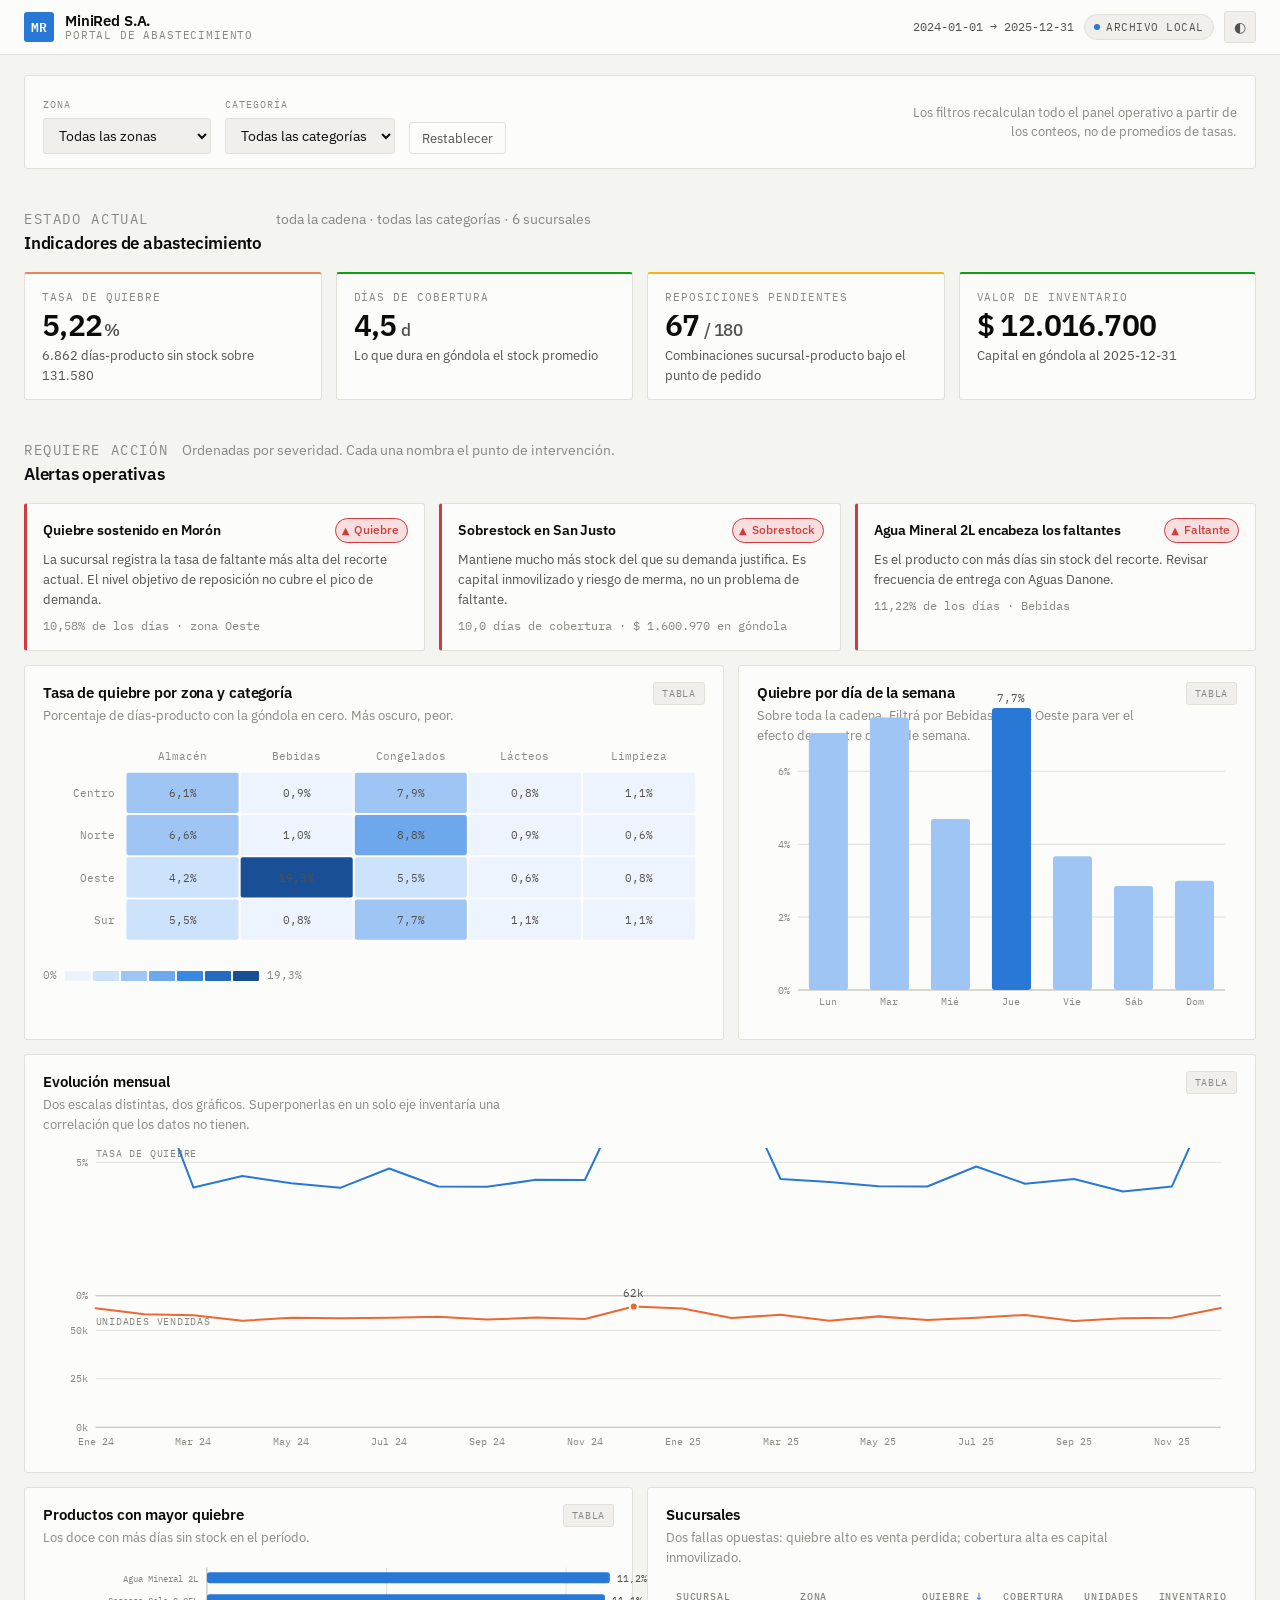
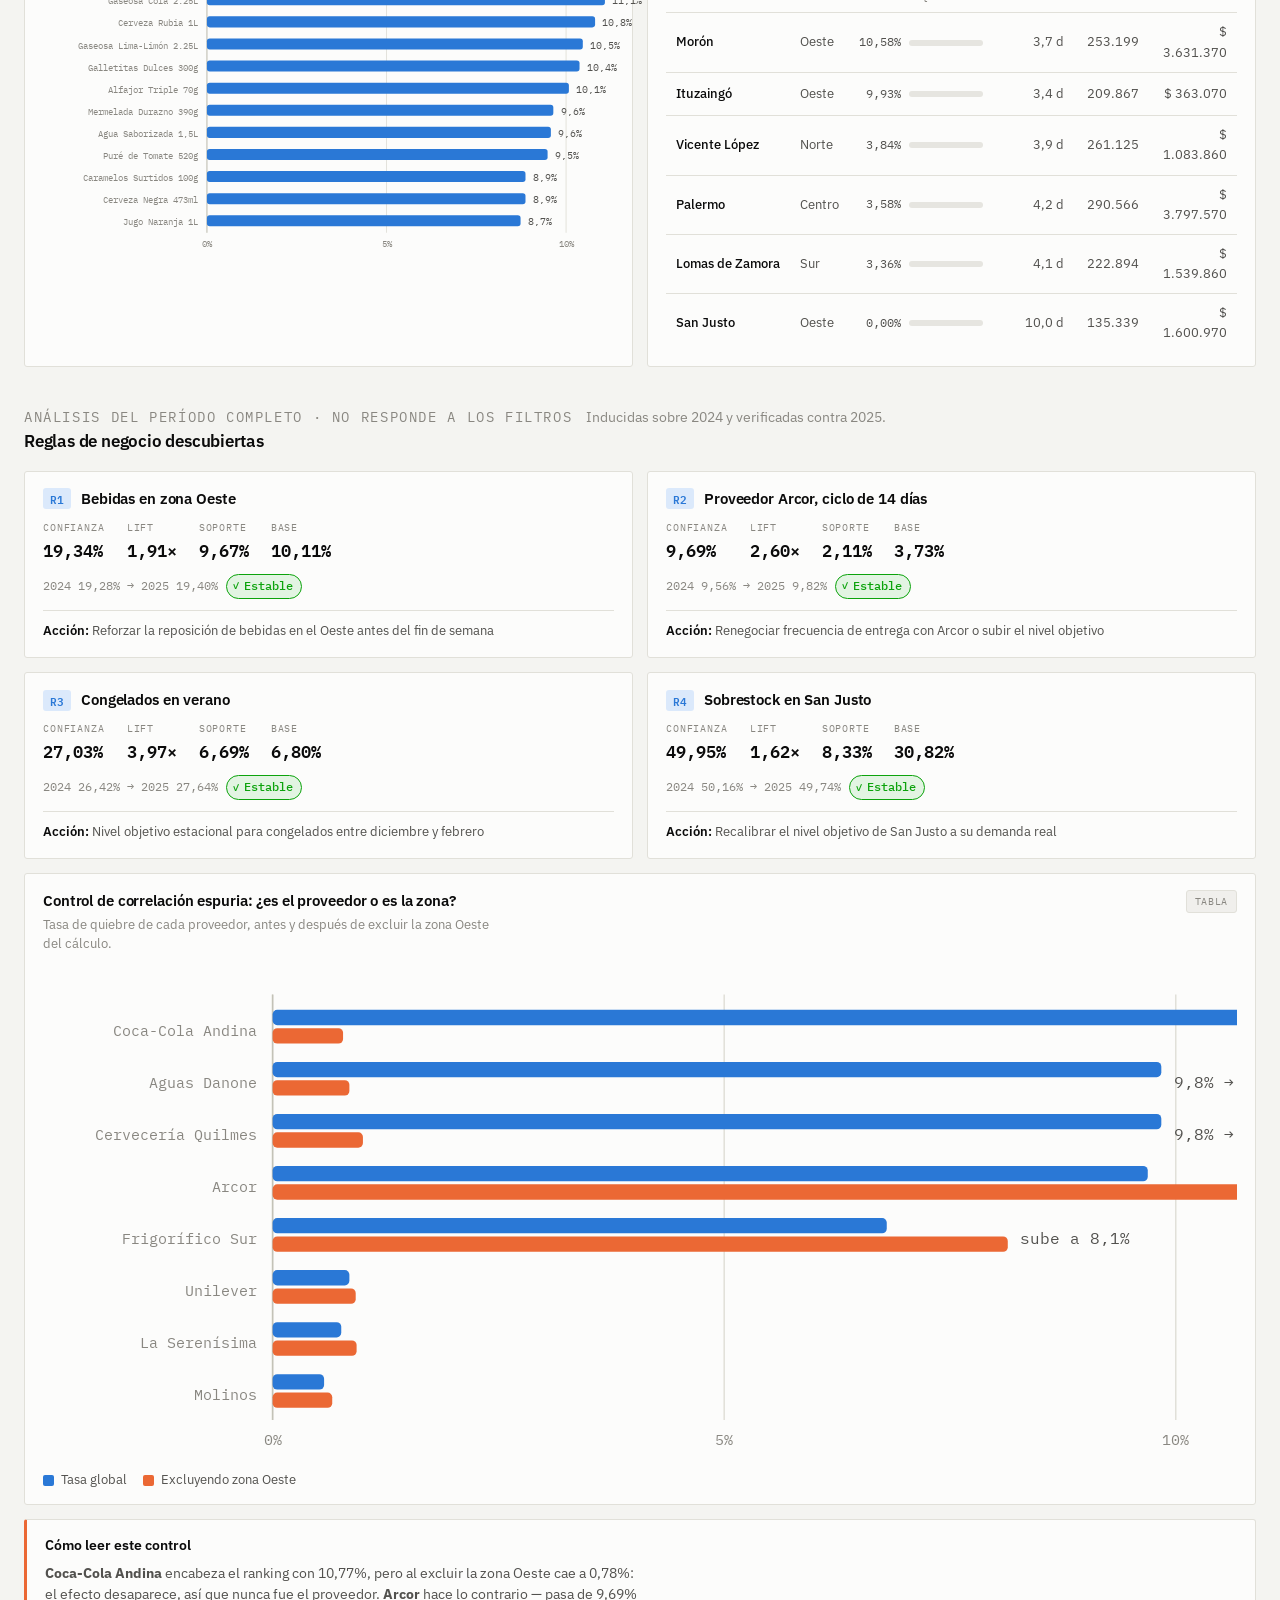
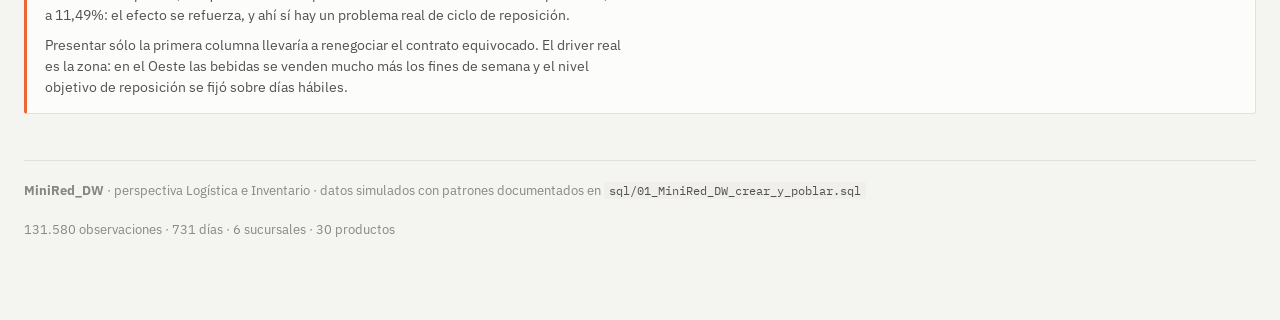
==== landing/index.html @ e454f88a "Frontend: portal de operaciones y abastecimiento Landing page de la perspectiva B, lista para enchuf" ====
<!doctype html>
<html lang="es">
<head>
<meta charset="utf-8">
<meta name="viewport" content="width=device-width, initial-scale=1">
<title>MiniRed · Portal de Abastecimiento</title>
<meta name="description" content="Portal de operaciones y logística de MiniRed S.A. — quiebres de stock, cobertura y rotación por sucursal.">
<link rel="preconnect" href="https://fonts.googleapis.com">
<link rel="preconnect" href="https://fonts.gstatic.com" crossorigin>
<link rel="stylesheet" href="https://fonts.googleapis.com/css2?family=IBM+Plex+Mono:wght@400;500;600&family=IBM+Plex+Sans:wght@400;500;600&display=swap">
<link rel="stylesheet" href="styles.css">
</head>
<body>

<header class="topbar">
  <div class="topbar-in">
    <div class="brand">
      <div class="brand-mark" aria-hidden="true">MR</div>
      <div>
        <div class="brand-name">MiniRed S.A.</div>
        <div class="brand-sub">Portal de Abastecimiento</div>
      </div>
    </div>
    <div class="topbar-meta">
      <span class="period" id="periodo">—</span>
      <span class="srcbadge" id="fuente" data-src="seed" title="Origen de los datos que está mostrando el portal">
        <span class="dot" aria-hidden="true"></span><span id="fuente-txt">cargando</span>
      </span>
      <button class="iconbtn" id="tema" type="button" aria-label="Cambiar entre tema claro y oscuro" title="Cambiar tema">◐</button>
    </div>
  </div>
</header>

<main class="wrap">

  <!-- ============ filtros: una sola fila, gobierna todo el panel operativo ============ -->
  <div class="filters" role="group" aria-label="Filtros del panel operativo">
    <div class="field">
      <label for="f-zona">Zona</label>
      <select id="f-zona"><option value="*">Todas las zonas</option></select>
    </div>
    <div class="field">
      <label for="f-cat">Categoría</label>
      <select id="f-cat"><option value="*">Todas las categorías</option></select>
    </div>
    <div class="field">
      <label for="f-reset" class="sr-only">Restablecer</label>
      <button class="btn-reset" id="f-reset" type="button">Restablecer</button>
    </div>
    <p class="filter-scope" id="scope-txt">
      Los filtros recalculan todo el panel operativo a partir de los conteos, no de promedios de tasas.
    </p>
  </div>

  <!-- ============ KPIs ============ -->
  <section aria-labelledby="h-kpi">
    <div class="section-head">
      <div>
        <p class="eyebrow">Estado actual</p>
        <h2 id="h-kpi">Indicadores de abastecimiento</h2>
      </div>
      <p id="kpi-scope">—</p>
    </div>
    <div class="kpis" id="kpis"></div>
  </section>

  <!-- ============ alertas ============ -->
  <section aria-labelledby="h-alertas">
    <div class="section-head">
      <div>
        <p class="eyebrow">Requiere acción</p>
        <h2 id="h-alertas">Alertas operativas</h2>
      </div>
      <p>Ordenadas por severidad. Cada una nombra el punto de intervención.</p>
    </div>
    <div class="alerts" id="alertas"></div>
  </section>

  <!-- ============ mapa de calor + día de la semana ============ -->
  <div class="grid wide-left">

    <div class="card">
      <div class="card-head">
        <div>
          <h3>Tasa de quiebre por zona y categoría</h3>
          <p class="card-note">Porcentaje de días-producto con la góndola en cero. Más oscuro, peor.</p>
        </div>
        <div class="card-tools">
          <button class="toggle" data-view="heatmap" aria-pressed="false" type="button">Tabla</button>
        </div>
      </div>
      <div class="plot scroll-x" id="p-heatmap"></div>
      <div id="t-heatmap" hidden></div>
      <div class="scale" id="s-heatmap"></div>
    </div>

    <div class="card">
      <div class="card-head">
        <div>
          <h3>Quiebre por día de la semana</h3>
          <p class="card-note" id="dia-note">El pico de consumo del fin de semana vacía la góndola y el faltante aparece después.</p>
        </div>
        <div class="card-tools">
          <button class="toggle" data-view="dias" aria-pressed="false" type="button">Tabla</button>
        </div>
      </div>
      <div class="plot" id="p-dias"></div>
      <div id="t-dias" hidden></div>
    </div>

  </div>

  <!-- ============ serie mensual ============ -->
  <div class="card" style="margin-top:14px">
    <div class="card-head">
      <div>
        <h3>Evolución mensual</h3>
        <p class="card-note">Dos escalas distintas, dos gráficos. Superponerlas en un solo eje inventaría una correlación que los datos no tienen.</p>
      </div>
      <div class="card-tools">
        <button class="toggle" data-view="serie" aria-pressed="false" type="button">Tabla</button>
      </div>
    </div>
    <div class="plot scroll-x" id="p-serie"></div>
    <div id="t-serie" hidden></div>
  </div>

  <!-- ============ SKU + sucursales ============ -->
  <div class="grid two">

    <div class="card">
      <div class="card-head">
        <div>
          <h3>Productos con mayor quiebre</h3>
          <p class="card-note" id="sku-note">Los doce con más días sin stock en el período.</p>
        </div>
        <div class="card-tools">
          <button class="toggle" data-view="sku" aria-pressed="false" type="button">Tabla</button>
        </div>
      </div>
      <div class="plot" id="p-sku"></div>
      <div id="t-sku" hidden></div>
    </div>

    <div class="card">
      <div class="card-head">
        <div>
          <h3>Sucursales</h3>
          <p class="card-note">Dos fallas opuestas: quiebre alto es venta perdida; cobertura alta es capital inmovilizado.</p>
        </div>
      </div>
      <div class="tablewrap" id="t-suc"></div>
    </div>

  </div>

  <!-- ============ hallazgos (no filtrable, período completo) ============ -->
  <section aria-labelledby="h-reglas">
    <div class="section-head">
      <div>
        <p class="eyebrow">Análisis del período completo · no responde a los filtros</p>
        <h2 id="h-reglas">Reglas de negocio descubiertas</h2>
      </div>
      <p>Inducidas sobre 2024 y verificadas contra 2025.</p>
    </div>
    <div class="rules" id="reglas"></div>
  </section>

  <div class="card" style="margin-top:14px">
    <div class="card-head">
      <div>
        <h3>Control de correlación espuria: ¿es el proveedor o es la zona?</h3>
        <p class="card-note">Tasa de quiebre de cada proveedor, antes y después de excluir la zona Oeste del cálculo.</p>
      </div>
      <div class="card-tools">
        <button class="toggle" data-view="prov" aria-pressed="false" type="button">Tabla</button>
      </div>
    </div>
    <div class="plot scroll-x" id="p-prov"></div>
    <div id="t-prov" hidden></div>
    <div class="legend" id="l-prov"></div>
  </div>

  <div class="note">
    <h3>Cómo leer este control</h3>
    <p id="prov-lectura">—</p>
    <p>Presentar sólo la primera columna llevaría a renegociar el contrato equivocado. El driver real es la zona: en el Oeste las bebidas se venden mucho más los fines de semana y el nivel objetivo de reposición se fijó sobre días hábiles.</p>
  </div>

  <footer class="foot">
    <div>
      <strong>MiniRed_DW</strong> · perspectiva Logística e Inventario · datos simulados con patrones documentados en <code>sql/01_MiniRed_DW_crear_y_poblar.sql</code>
    </div>
    <div id="foot-meta">—</div>
  </footer>

</main>

<div class="tip" id="tip" role="status" aria-live="polite"></div>

<script src="seed-data.js"></script>
<script src="app.js"></script>
</body>
</html>
---- landing/styles.css ----
/* ==========================================================================
   MiniRed · Portal de Operaciones y Abastecimiento
   Paleta de datos validada (ver dataviz/palette.md): superficies #fcfcfb /
   #1a1a19, serie 1 azul, serie 2 naranja, rampa secuencial azul, y colores
   de estado fijos que siempre viajan con ícono + etiqueta.
   ========================================================================== */

:root {
  color-scheme: light;

  /* superficies e ink */
  --plane:        #f4f4f1;
  --surface:      #fcfcfb;
  --surface-2:    #f0efec;
  --surface-3:    #e6e5e0;
  --ink:          #0b0b0b;
  --ink-2:        #52514e;
  --muted:        #898781;
  --rule:         #e1e0d9;
  --axis:         #c3c2b7;
  --ring:         rgba(11, 11, 11, .10);
  --shadow:       0 1px 2px rgba(11,11,11,.05), 0 12px 28px -20px rgba(11,11,11,.30);

  /* series */
  --s1:           #2a78d6;
  --s1-soft:      #dbe9fb;
  --s2:           #eb6834;
  --s2-soft:      #fbe3d8;

  /* rampa secuencial azul, 100 → 700 */
  --seq-0:        #eef4fd;
  --seq-1:        #cde2fb;
  --seq-2:        #9ec5f4;
  --seq-3:        #6da7ec;
  --seq-4:        #3987e5;
  --seq-5:        #256abf;
  --seq-6:        #184f95;

  /* estado (fijos, nunca tematizados) */
  --good:         #0ca30c;
  --warning:      #fab219;
  --serious:      #ec835a;
  --critical:     #d03b3b;
  --good-soft:    #e2f4e2;
  --warning-soft: #fdf0d4;
  --serious-soft: #fbe6dd;
  --critical-soft:#f8dfdf;

  --sans: "IBM Plex Sans", system-ui, -apple-system, "Segoe UI", sans-serif;
  --mono: "IBM Plex Mono", ui-monospace, "Cascadia Mono", Consolas, monospace;

  --r: 3px;
}

@media (prefers-color-scheme: dark) {
  :root:not([data-theme="light"]) {
    color-scheme: dark;
    --plane:        #0d0d0d;
    --surface:      #1a1a19;
    --surface-2:    #232322;
    --surface-3:    #2f2f2d;
    --ink:          #ffffff;
    --ink-2:        #c3c2b7;
    --muted:        #898781;
    --rule:         #2c2c2a;
    --axis:         #383835;
    --ring:         rgba(255,255,255,.10);
    --shadow:       0 1px 2px rgba(0,0,0,.5), 0 12px 30px -20px rgba(0,0,0,.9);

    --s1:           #3987e5;
    --s1-soft:      #16304f;
    --s2:           #d95926;
    --s2-soft:      #40200f;

    --seq-0:        #101d2c;
    --seq-1:        #0d366b;
    --seq-2:        #104281;
    --seq-3:        #184f95;
    --seq-4:        #256abf;
    --seq-5:        #3987e5;
    --seq-6:        #6da7ec;

    --good-soft:    #102a10;
    --warning-soft: #33290c;
    --serious-soft: #34211a;
    --critical-soft:#361818;
  }
}

:root[data-theme="dark"] {
  color-scheme: dark;
  --plane:        #0d0d0d;
  --surface:      #1a1a19;
  --surface-2:    #232322;
  --surface-3:    #2f2f2d;
  --ink:          #ffffff;
  --ink-2:        #c3c2b7;
  --muted:        #898781;
  --rule:         #2c2c2a;
  --axis:         #383835;
  --ring:         rgba(255,255,255,.10);
  --shadow:       0 1px 2px rgba(0,0,0,.5), 0 12px 30px -20px rgba(0,0,0,.9);

  --s1:           #3987e5;
  --s1-soft:      #16304f;
  --s2:           #d95926;
  --s2-soft:      #40200f;

  --seq-0:        #101d2c;
  --seq-1:        #0d366b;
  --seq-2:        #104281;
  --seq-3:        #184f95;
  --seq-4:        #256abf;
  --seq-5:        #3987e5;
  --seq-6:        #6da7ec;

  --good-soft:    #102a10;
  --warning-soft: #33290c;
  --serious-soft: #34211a;
  --critical-soft:#361818;
}

* { box-sizing: border-box; }

html { -webkit-text-size-adjust: 100%; }

body {
  margin: 0;
  background: var(--plane);
  color: var(--ink);
  font-family: var(--sans);
  font-size: 15px;
  line-height: 1.55;
  -webkit-font-smoothing: antialiased;
}

@media (prefers-reduced-motion: reduce) {
  *, *::before, *::after { animation-duration: .001ms !important; transition-duration: .001ms !important; }
}

/* ---------- barra superior ---------- */

.topbar {
  position: sticky; top: 0; z-index: 40;
  background: var(--surface);
  border-bottom: 1px solid var(--rule);
}
.topbar-in {
  max-width: 1340px; margin: 0 auto; padding: 11px 24px;
  display: flex; align-items: center; gap: 18px; flex-wrap: wrap;
}
.brand { display: flex; align-items: center; gap: 11px; margin-right: auto; }
.brand-mark {
  width: 30px; height: 30px; border-radius: var(--r);
  background: var(--s1); color: #fff;
  display: grid; place-items: center;
  font-family: var(--mono); font-weight: 600; font-size: 13px; letter-spacing: -.02em;
  flex: none;
}
.brand-name { font-weight: 600; font-size: 15px; letter-spacing: -.01em; line-height: 1.15; }
.brand-sub {
  font-family: var(--mono); font-size: 10.5px; letter-spacing: .08em;
  text-transform: uppercase; color: var(--muted); line-height: 1.3;
}

.topbar-meta { display: flex; align-items: center; gap: 10px; flex-wrap: wrap; }
.period {
  font-family: var(--mono); font-size: 11.5px; color: var(--ink-2);
  font-variant-numeric: tabular-nums; white-space: nowrap;
}

.srcbadge {
  display: inline-flex; align-items: center; gap: 6px;
  font-family: var(--mono); font-size: 10.5px; letter-spacing: .05em; text-transform: uppercase;
  padding: 4px 9px; border-radius: 100px; border: 1px solid var(--rule);
  background: var(--surface-2); color: var(--ink-2); white-space: nowrap;
}
.srcbadge .dot { width: 6px; height: 6px; border-radius: 50%; background: var(--muted); flex: none; }
.srcbadge[data-src="api"]  { border-color: var(--good); color: var(--good); background: var(--good-soft); }
.srcbadge[data-src="api"] .dot { background: var(--good); }
.srcbadge[data-src="json"] .dot { background: var(--s1); }

.iconbtn {
  width: 32px; height: 32px; flex: none;
  display: grid; place-items: center;
  background: var(--surface-2); color: var(--ink-2);
  border: 1px solid var(--rule); border-radius: var(--r);
  cursor: pointer; font-size: 14px; line-height: 1;
}
.iconbtn:hover { background: var(--surface-3); color: var(--ink); }
.iconbtn:focus-visible { outline: 2px solid var(--s1); outline-offset: 2px; }

/* ---------- layout ---------- */

.wrap { max-width: 1340px; margin: 0 auto; padding: 0 24px 80px; }

.section-head {
  display: flex; align-items: baseline; gap: 14px; flex-wrap: wrap;
  margin: 40px 0 16px;
}
.section-head h2 {
  margin: 0; font-size: 17px; font-weight: 600; letter-spacing: -.012em;
}
.section-head p { margin: 0; font-size: 13.5px; color: var(--muted); }

.eyebrow {
  font-family: var(--mono); font-size: 10.5px; letter-spacing: .12em;
  text-transform: uppercase; color: var(--muted); margin: 0 0 4px;
}

/* ---------- fila de filtros ---------- */

.filters {
  display: flex; align-items: flex-end; gap: 14px; flex-wrap: wrap;
  padding: 14px 18px; margin-top: 20px;
  background: var(--surface); border: 1px solid var(--rule); border-radius: var(--r);
}
.field { display: flex; flex-direction: column; gap: 5px; }
.field label {
  font-family: var(--mono); font-size: 10px; letter-spacing: .1em;
  text-transform: uppercase; color: var(--muted);
}
.field select {
  font-family: var(--sans); font-size: 13.5px; color: var(--ink);
  background: var(--surface-2); border: 1px solid var(--rule);
  border-radius: var(--r); padding: 7px 11px; min-width: 168px; cursor: pointer;
}
.field select:focus-visible { outline: 2px solid var(--s1); outline-offset: 1px; }
.filter-scope {
  margin-left: auto; font-size: 12.5px; color: var(--muted);
  max-width: 42ch; text-align: right;
}
.btn-reset {
  font-family: var(--sans); font-size: 12.5px; color: var(--ink-2);
  background: none; border: 1px solid var(--rule); border-radius: var(--r);
  padding: 7px 12px; cursor: pointer;
}
.btn-reset:hover { background: var(--surface-2); color: var(--ink); }
.btn-reset:focus-visible { outline: 2px solid var(--s1); outline-offset: 2px; }

/* ---------- tarjetas de KPI ---------- */

.kpis { display: grid; grid-template-columns: repeat(4, 1fr); gap: 14px; margin-top: 14px; }
@media (max-width: 1080px) { .kpis { grid-template-columns: repeat(2, 1fr); } }
@media (max-width: 560px)  { .kpis { grid-template-columns: 1fr; } }

.kpi {
  background: var(--surface); border: 1px solid var(--rule); border-radius: var(--r);
  padding: 15px 17px 14px; display: flex; flex-direction: column; gap: 3px;
  border-top: 2px solid var(--rule);
}
.kpi[data-state="critical"] { border-top-color: var(--critical); }
.kpi[data-state="serious"]  { border-top-color: var(--serious); }
.kpi[data-state="warning"]  { border-top-color: var(--warning); }
.kpi[data-state="good"]     { border-top-color: var(--good); }

.kpi-label {
  font-family: var(--mono); font-size: 10.5px; letter-spacing: .09em;
  text-transform: uppercase; color: var(--muted);
}
.kpi-value {
  font-size: 30px; font-weight: 600; line-height: 1.1; letter-spacing: -.02em;
  color: var(--ink);
}
.kpi-value .unit { font-size: 17px; font-weight: 500; color: var(--ink-2); margin-left: 1px; }
.kpi-foot { font-size: 12.5px; color: var(--ink-2); margin-top: 2px; }

/* ---------- chips de estado (siempre ícono + texto) ---------- */

.chip {
  display: inline-flex; align-items: center; gap: 5px;
  font-size: 12px; font-weight: 500; white-space: nowrap;
  padding: 2px 8px 2px 6px; border-radius: 100px; border: 1px solid;
}
.chip .ic { font-size: 10px; line-height: 1; }
.chip[data-state="critical"] { color: var(--critical); border-color: var(--critical); background: var(--critical-soft); }
.chip[data-state="serious"]  { color: var(--serious);  border-color: var(--serious);  background: var(--serious-soft); }
.chip[data-state="warning"]  { color: #8a6100;         border-color: var(--warning);  background: var(--warning-soft); }
.chip[data-state="good"]     { color: var(--good);     border-color: var(--good);     background: var(--good-soft); }
:root[data-theme="dark"] .chip[data-state="warning"],
:root:not([data-theme="light"]) .chip[data-state="warning"] { color: var(--warning); }

/* ---------- panel de alertas ---------- */

.alerts { display: grid; grid-template-columns: repeat(3, 1fr); gap: 14px; margin-top: 14px; }
@media (max-width: 1000px) { .alerts { grid-template-columns: 1fr; } }

.alert {
  background: var(--surface); border: 1px solid var(--rule); border-radius: var(--r);
  border-left: 3px solid var(--muted); padding: 14px 16px;
  display: flex; flex-direction: column; gap: 7px;
}
.alert[data-state="critical"] { border-left-color: var(--critical); }
.alert[data-state="serious"]  { border-left-color: var(--serious); }
.alert[data-state="warning"]  { border-left-color: var(--warning); }
.alert-top { display: flex; align-items: center; gap: 9px; justify-content: space-between; }
.alert-title { font-weight: 600; font-size: 14px; letter-spacing: -.008em; }
.alert-body { font-size: 13px; color: var(--ink-2); margin: 0; }
.alert-metric {
  font-family: var(--mono); font-size: 12px; color: var(--muted);
  font-variant-numeric: tabular-nums;
}

/* ---------- tarjetas de gráfico ---------- */

.grid { display: grid; gap: 14px; margin-top: 14px; }
.grid.two { grid-template-columns: 1fr 1fr; }
.grid.wide-left { grid-template-columns: 1.35fr 1fr; }
@media (max-width: 1080px) { .grid.two, .grid.wide-left { grid-template-columns: 1fr; } }

.card {
  background: var(--surface); border: 1px solid var(--rule); border-radius: var(--r);
  padding: 16px 18px 14px; display: flex; flex-direction: column; min-width: 0;
}
.card-head { display: flex; align-items: flex-start; gap: 12px; margin-bottom: 4px; }
.card-head h3 { margin: 0; font-size: 14.5px; font-weight: 600; letter-spacing: -.008em; }
.card-note { margin: 2px 0 0; font-size: 12.5px; color: var(--muted); max-width: 58ch; }
.card-tools { margin-left: auto; display: flex; gap: 4px; flex: none; }

.toggle {
  font-family: var(--mono); font-size: 10px; letter-spacing: .07em; text-transform: uppercase;
  padding: 4px 8px; border: 1px solid var(--rule); border-radius: var(--r);
  background: var(--surface-2); color: var(--muted); cursor: pointer;
}
.toggle[aria-pressed="true"] { background: var(--s1-soft); border-color: var(--s1); color: var(--s1); }
.toggle:focus-visible { outline: 2px solid var(--s1); outline-offset: 2px; }

.plot { margin-top: 10px; position: relative; }
.plot svg { display: block; width: 100%; height: auto; overflow: visible; }
.scroll-x { overflow-x: auto; }

/* ejes y grilla, en hairline recesivo */
.gridline { stroke: var(--rule); stroke-width: 1; }
.axisline  { stroke: var(--axis); stroke-width: 1; }
.tick {
  font-family: var(--mono); font-size: 10px; fill: var(--muted);
  font-variant-numeric: tabular-nums;
}
.datalabel {
  font-family: var(--mono); font-size: 10.5px; fill: var(--ink-2);
  font-variant-numeric: tabular-nums;
}
.axistitle {
  font-family: var(--mono); font-size: 9.5px; fill: var(--muted);
  letter-spacing: .08em; text-transform: uppercase;
}

/* ---------- leyenda ---------- */

.legend { display: flex; gap: 16px; flex-wrap: wrap; margin-top: 10px; }
.legend-item {
  display: inline-flex; align-items: center; gap: 7px;
  font-size: 12.5px; color: var(--ink-2);
}
.legend-swatch { width: 11px; height: 11px; border-radius: 2px; flex: none; }
.legend-line { width: 16px; height: 2px; border-radius: 2px; flex: none; }

.scale {
  display: flex; align-items: center; gap: 8px; margin-top: 12px;
  font-family: var(--mono); font-size: 10.5px; color: var(--muted);
  font-variant-numeric: tabular-nums;
}
.scale-steps { display: flex; gap: 2px; }
.scale-step { width: 26px; height: 10px; border-radius: 1px; }

/* ---------- tooltip ---------- */

.tip {
  position: fixed; z-index: 60; pointer-events: none;
  background: var(--surface); color: var(--ink);
  border: 1px solid var(--ring); border-radius: var(--r);
  box-shadow: var(--shadow); padding: 9px 11px;
  font-size: 12.5px; min-width: 130px; max-width: 260px;
  opacity: 0; transform: translateY(3px); transition: opacity .1s ease;
}
.tip[data-show="1"] { opacity: 1; transform: none; }
.tip-title { font-weight: 600; margin-bottom: 5px; font-size: 12.5px; }
.tip-row {
  display: flex; justify-content: space-between; gap: 16px;
  font-variant-numeric: tabular-nums; color: var(--ink-2);
}
.tip-row b { color: var(--ink); font-weight: 600; font-family: var(--mono); font-size: 12px; }

/* ---------- tablas ---------- */

.tablewrap { overflow-x: auto; margin-top: 10px; }
table { border-collapse: collapse; width: 100%; font-size: 13px; }
th {
  text-align: left; font-family: var(--mono); font-size: 10px; letter-spacing: .08em;
  text-transform: uppercase; color: var(--muted); font-weight: 500;
  padding: 8px 10px; border-bottom: 1px solid var(--rule); white-space: nowrap;
}
th.num, td.num { text-align: right; font-variant-numeric: tabular-nums; }
th.sortable { cursor: pointer; user-select: none; }
th.sortable:hover { color: var(--ink); }
th.sortable[aria-sort="ascending"]::after  { content: " ↑"; color: var(--s1); }
th.sortable[aria-sort="descending"]::after { content: " ↓"; color: var(--s1); }
td {
  padding: 9px 10px; border-bottom: 1px solid var(--rule); color: var(--ink-2);
  vertical-align: middle;
}
tbody tr:last-child td { border-bottom: 0; }
tbody tr:hover td { background: var(--surface-2); }
td.name { color: var(--ink); font-weight: 500; white-space: nowrap; }
td .mono { font-family: var(--mono); font-size: 12px; }

/* barra dentro de celda */
.cellbar { display: flex; align-items: center; gap: 8px; justify-content: flex-end; }
.cellbar-track {
  width: 74px; height: 6px; border-radius: 3px; background: var(--surface-3);
  overflow: hidden; flex: none;
}
.cellbar-fill { height: 100%; border-radius: 3px; background: var(--s1); }

/* ---------- hallazgos ---------- */

.rules { display: grid; grid-template-columns: repeat(2, 1fr); gap: 14px; margin-top: 14px; }
@media (max-width: 900px) { .rules { grid-template-columns: 1fr; } }

.rule {
  background: var(--surface); border: 1px solid var(--rule); border-radius: var(--r);
  padding: 16px 18px; display: flex; flex-direction: column; gap: 11px;
}
.rule-top { display: flex; align-items: center; gap: 10px; }
.rule-id {
  font-family: var(--mono); font-size: 11px; font-weight: 600; color: var(--s1);
  background: var(--s1-soft); border-radius: var(--r); padding: 2px 7px; flex: none;
}
.rule-name { font-weight: 600; font-size: 14.5px; letter-spacing: -.008em; }
.rule-stat { display: flex; gap: 22px; flex-wrap: wrap; }
.rule-stat > div { display: flex; flex-direction: column; gap: 1px; }
.rule-stat dt {
  font-family: var(--mono); font-size: 9.5px; letter-spacing: .09em;
  text-transform: uppercase; color: var(--muted);
}
.rule-stat dd {
  margin: 0; font-family: var(--mono); font-size: 17px; font-weight: 600;
  color: var(--ink); font-variant-numeric: tabular-nums;
}
.rule-action {
  margin: 0; font-size: 13px; color: var(--ink-2);
  padding-top: 10px; border-top: 1px solid var(--rule);
}
.rule-action strong { color: var(--ink); font-weight: 600; }
.holdout {
  display: flex; align-items: center; gap: 8px; font-size: 12px; color: var(--muted);
  font-family: var(--mono); font-variant-numeric: tabular-nums;
}

/* ---------- nota metodológica ---------- */

.note {
  background: var(--surface); border: 1px solid var(--rule);
  border-left: 3px solid var(--s2); border-radius: var(--r);
  padding: 15px 18px; margin-top: 14px;
}
.note h3 { margin: 0 0 7px; font-size: 14px; font-weight: 600; }
.note p { margin: 0; font-size: 13.5px; color: var(--ink-2); max-width: 74ch; }
.note p + p { margin-top: 9px; }

/* ---------- pie ---------- */

footer.foot {
  margin-top: 46px; padding-top: 20px; border-top: 1px solid var(--rule);
  display: flex; gap: 20px; flex-wrap: wrap; justify-content: space-between;
  font-size: 12.5px; color: var(--muted);
}
footer.foot code {
  font-family: var(--mono); font-size: 11.5px;
  background: var(--surface-2); padding: 1px 5px; border-radius: 2px; color: var(--ink-2);
}

.sr-only {
  position: absolute; width: 1px; height: 1px; padding: 0; margin: -1px;
  overflow: hidden; clip: rect(0,0,0,0); white-space: nowrap; border: 0;
}
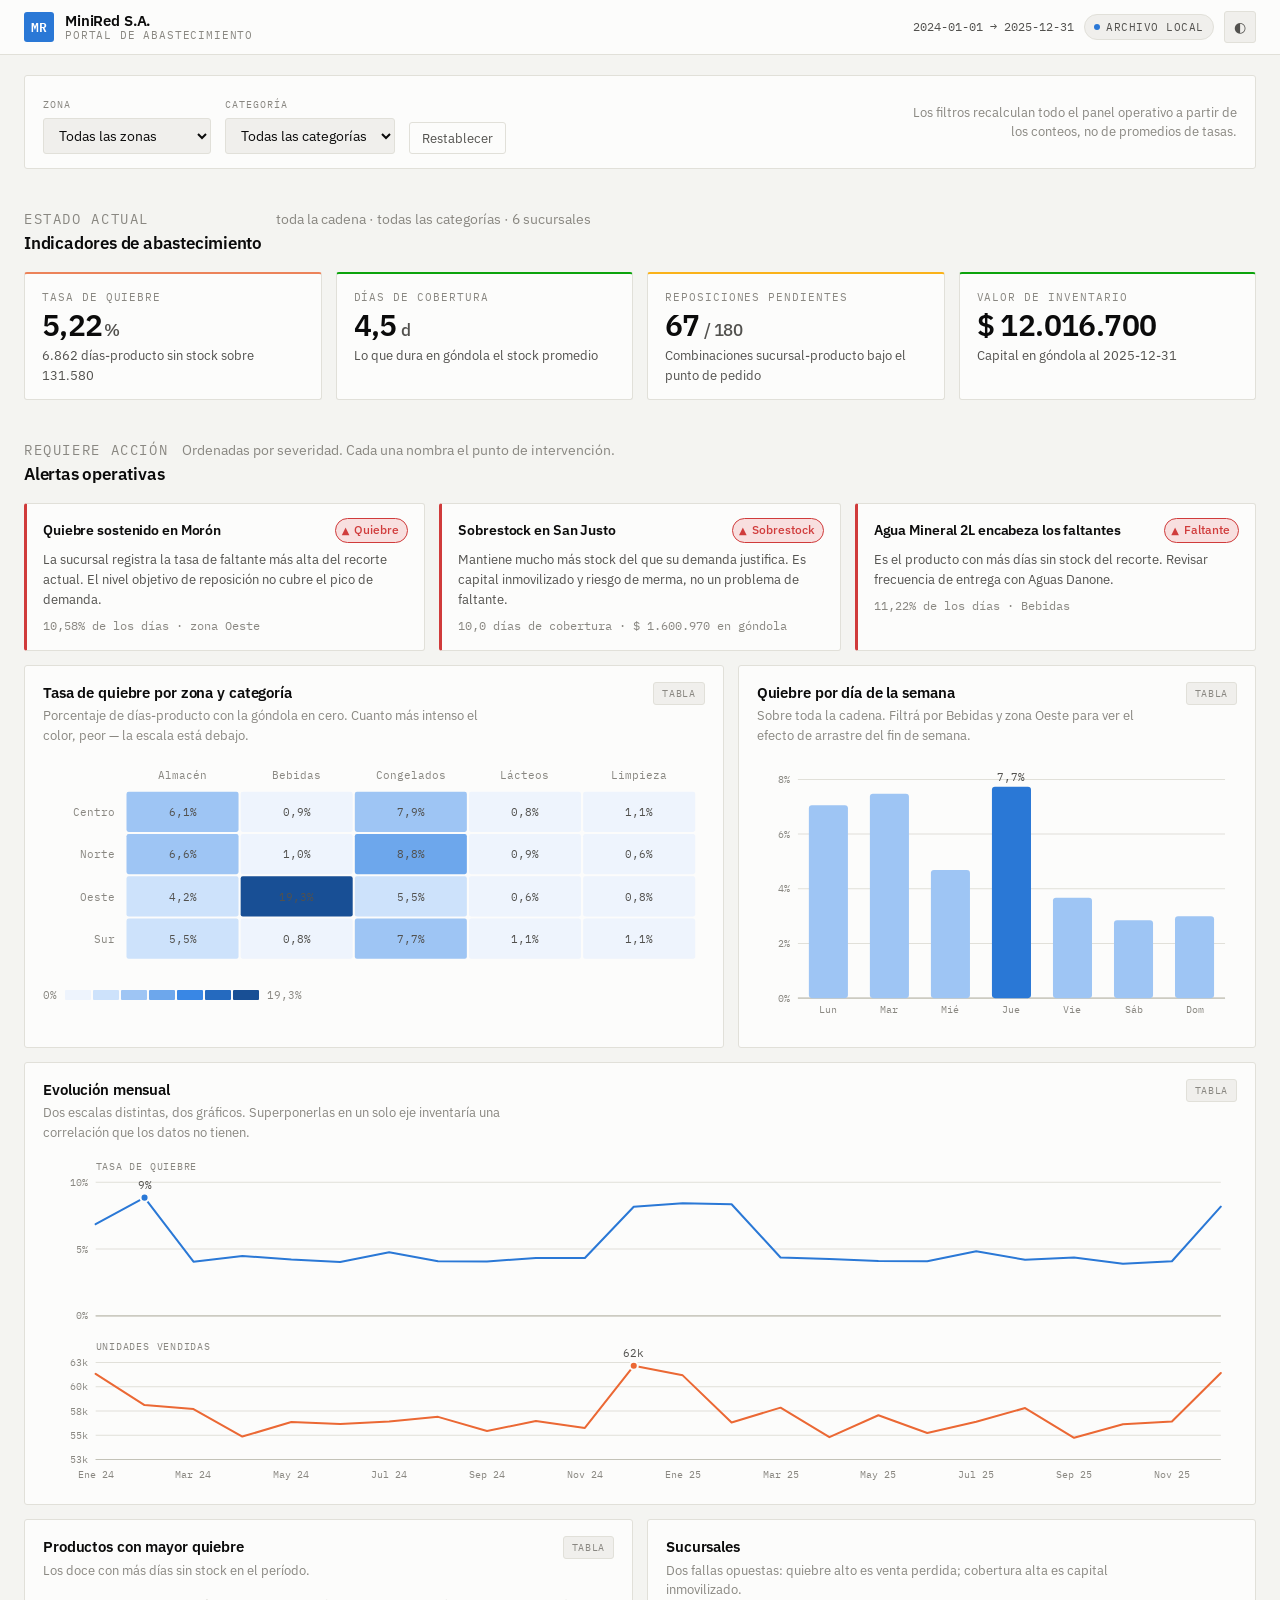
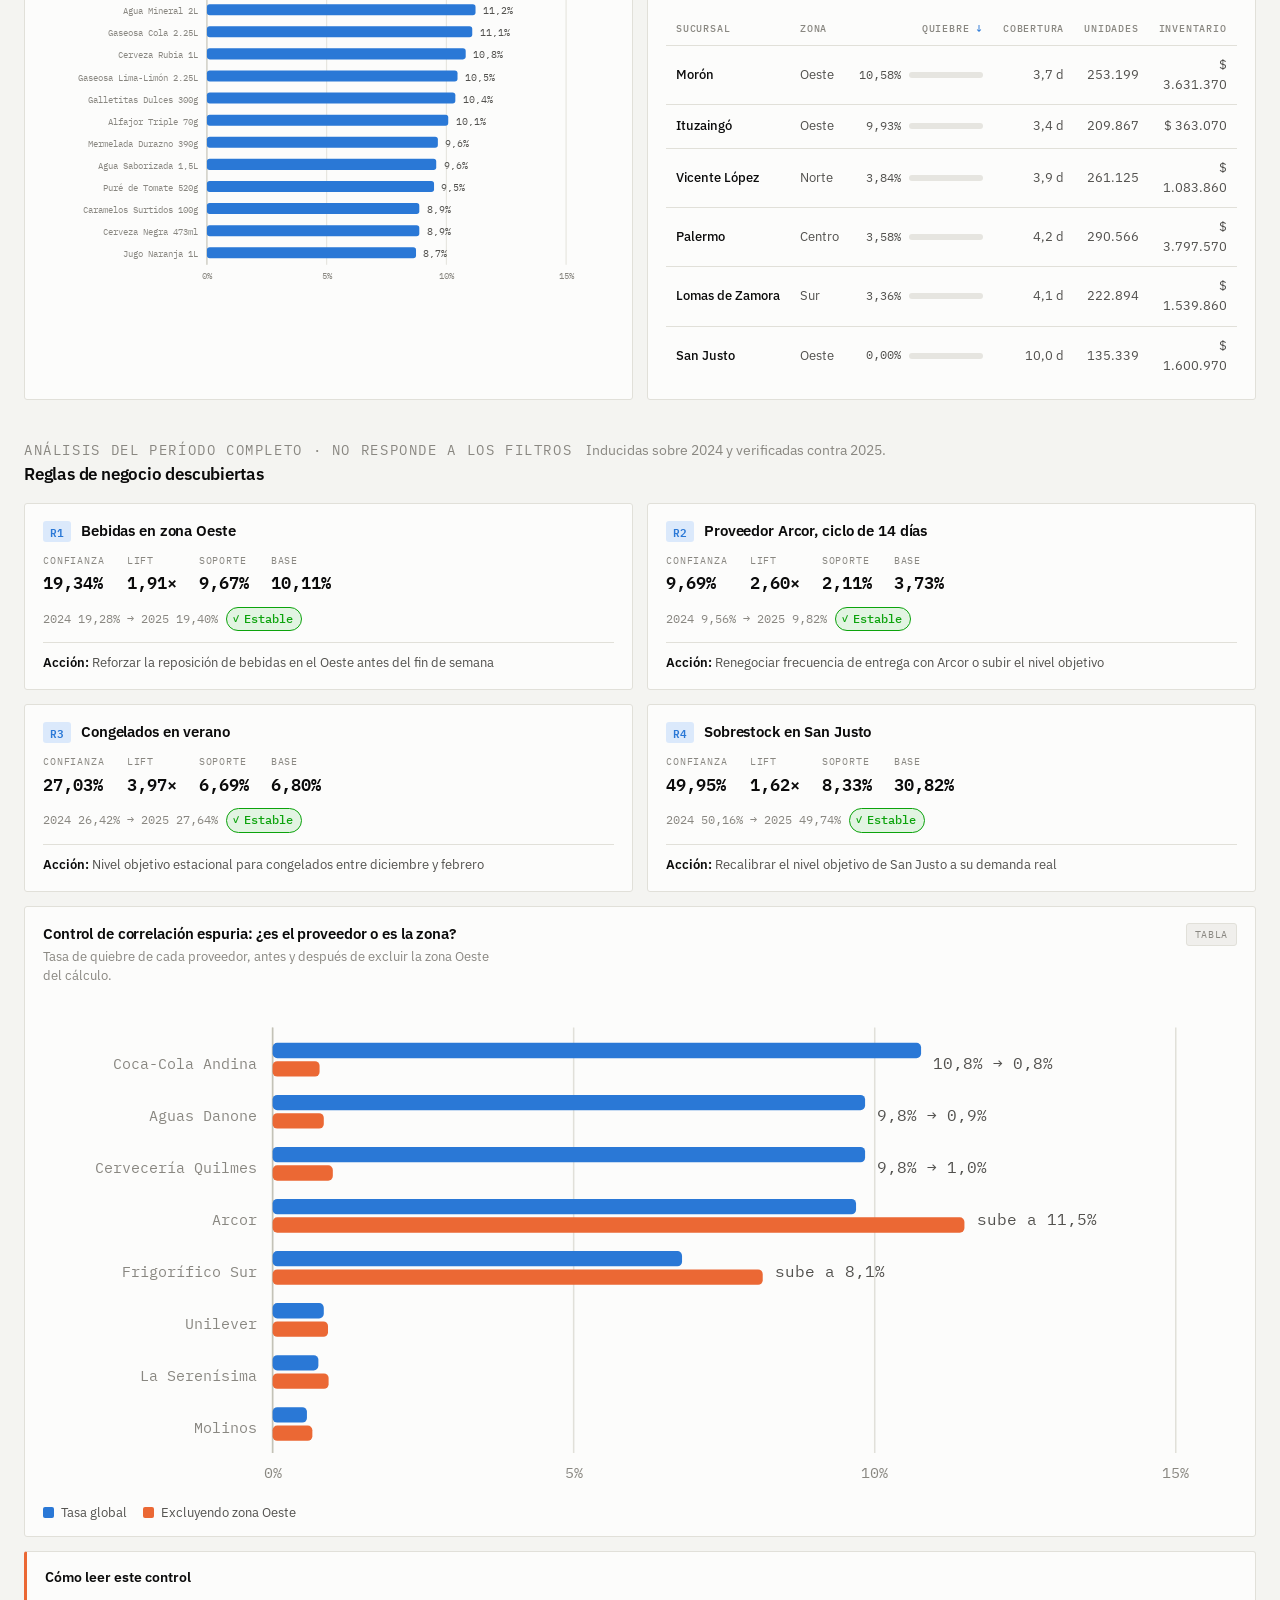
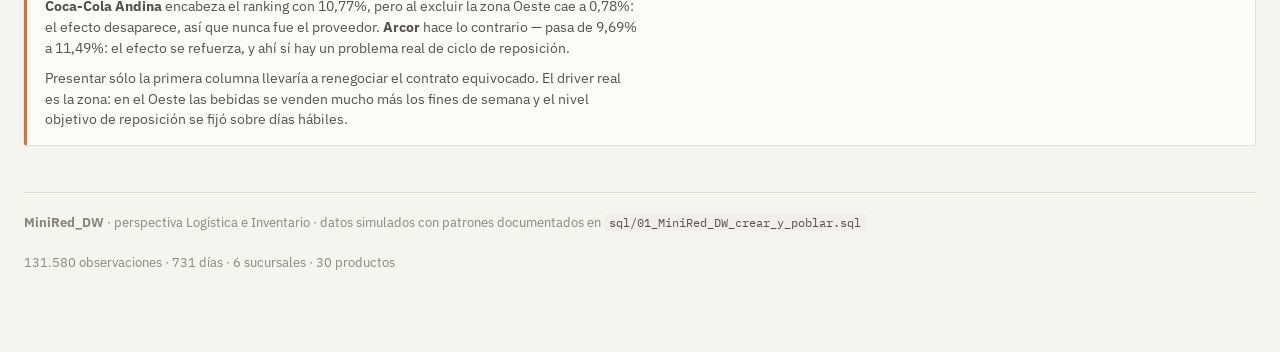
==== commit fe19fe86: "Mapa de calor: contraste del texto y leyenda válida en ambos temas Dos problemas que sólo se veían e" ====
--- a/landing/index.html
+++ b/landing/index.html
@@ -83,7 +83,7 @@
       <div class="card-head">
         <div>
           <h3>Tasa de quiebre por zona y categoría</h3>
-          <p class="card-note">Porcentaje de días-producto con la góndola en cero. Más oscuro, peor.</p>
+          <p class="card-note">Porcentaje de días-producto con la góndola en cero. Cuanto más intenso el color, peor — la escala está debajo.</p>
         </div>
         <div class="card-tools">
           <button class="toggle" data-view="heatmap" aria-pressed="false" type="button">Tabla</button>
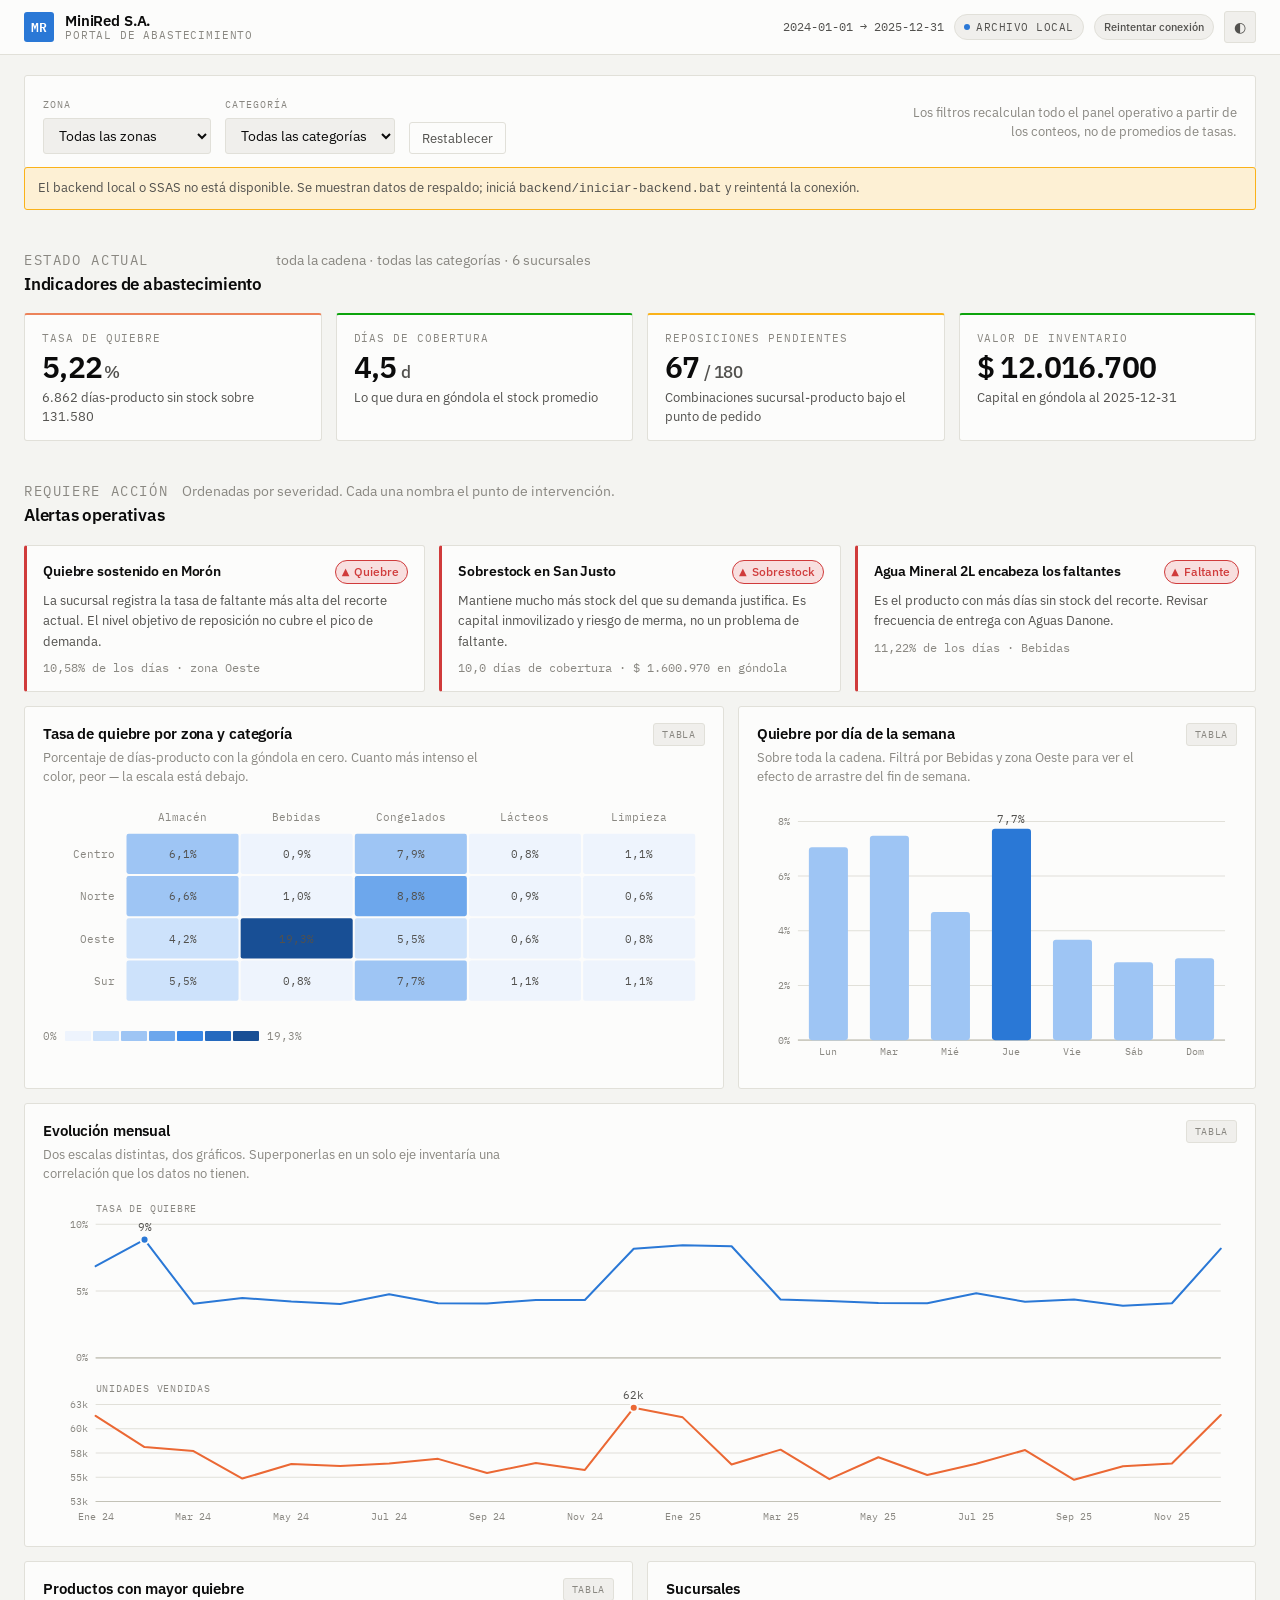
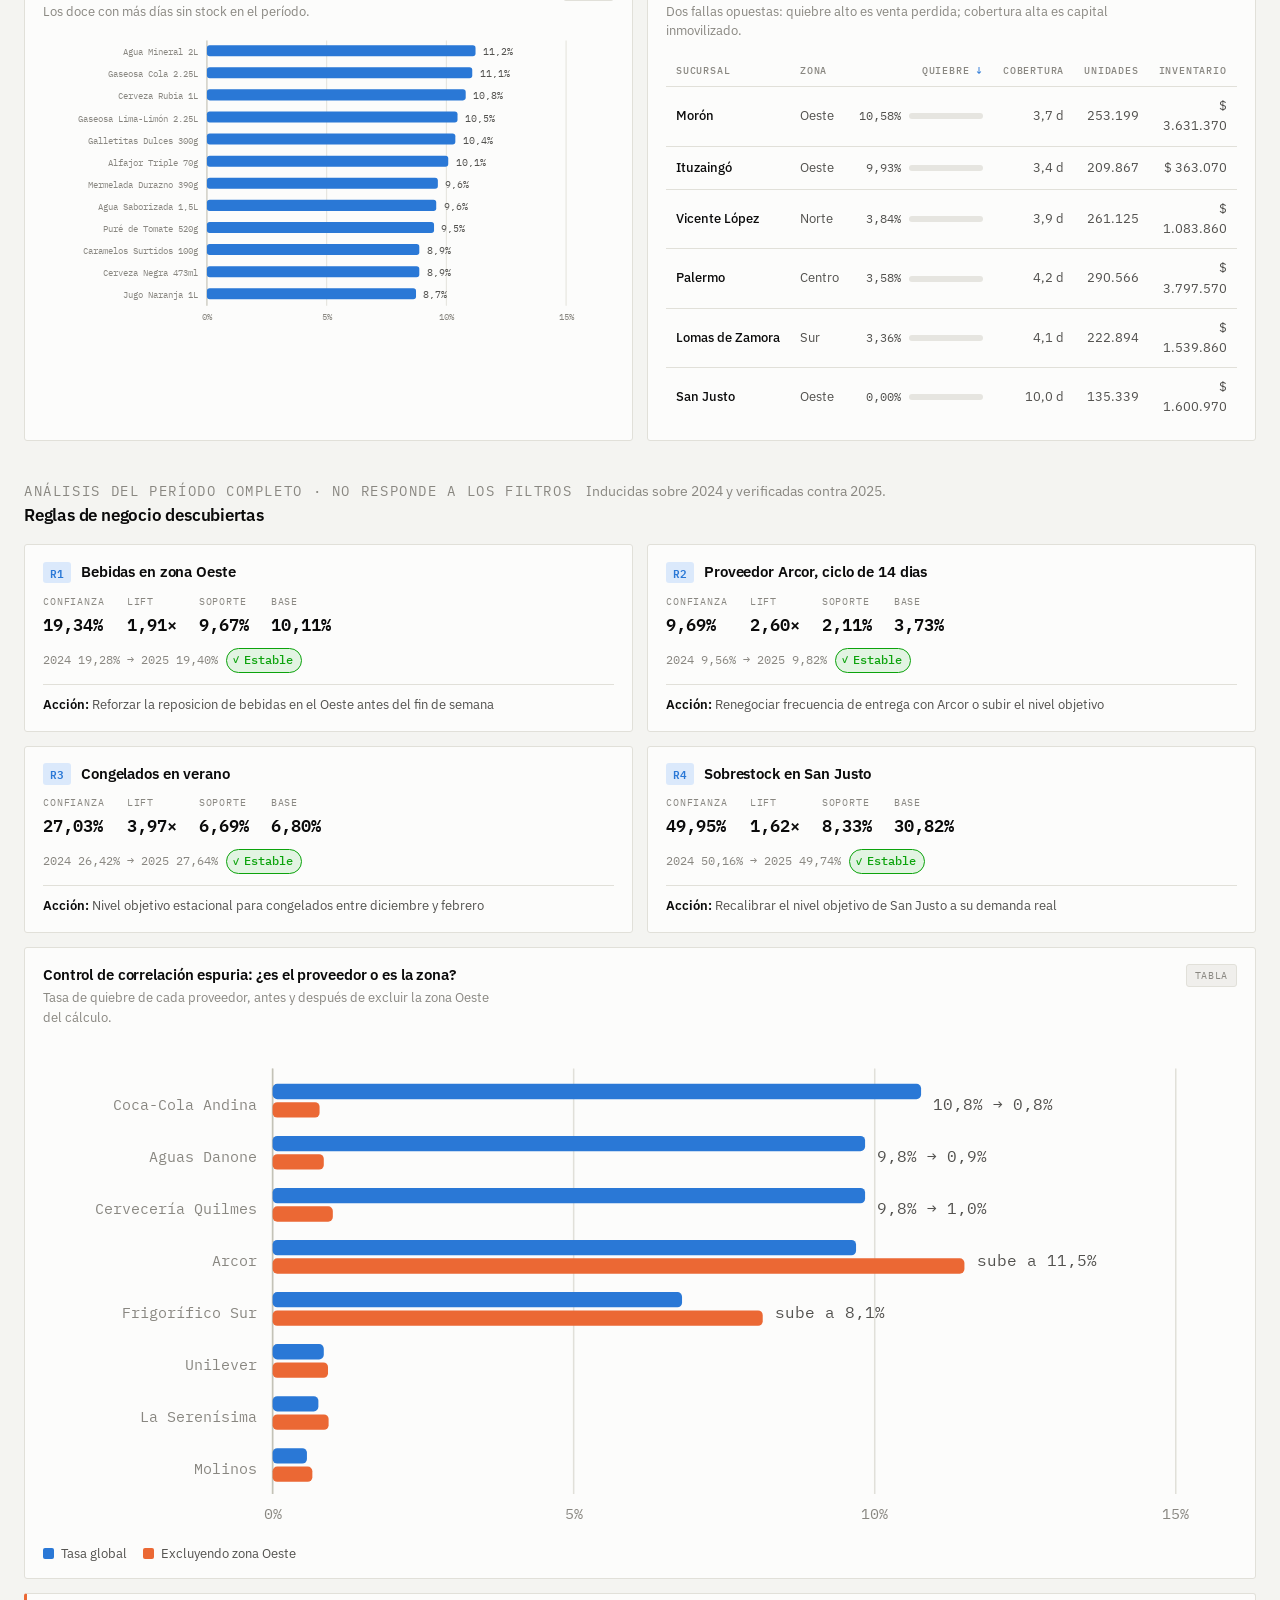
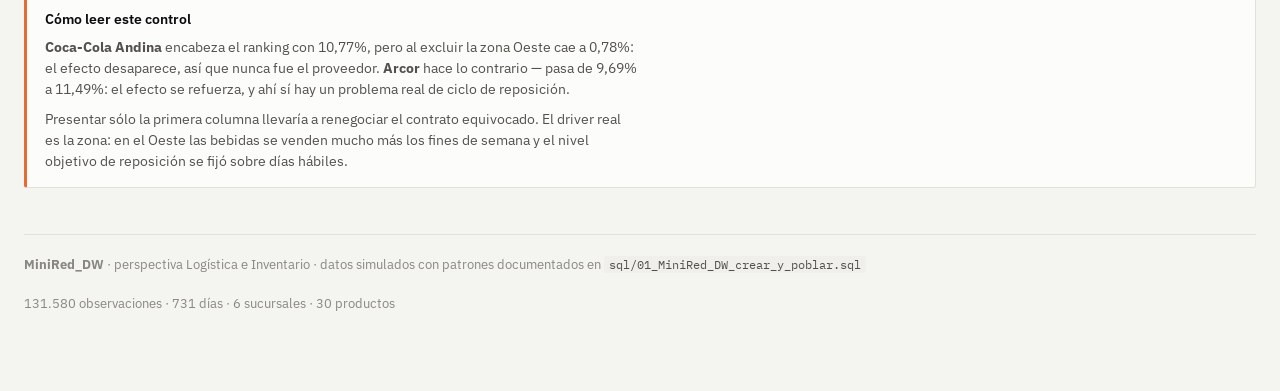
==== commit 17fb0f35: "Integracion Cubo SSAS + backend local + landing en GitHub Pages" ====
--- a/landing/index.html
+++ b/landing/index.html
@@ -26,6 +26,7 @@
       <span class="srcbadge" id="fuente" data-src="seed" title="Origen de los datos que está mostrando el portal">
         <span class="dot" aria-hidden="true"></span><span id="fuente-txt">cargando</span>
       </span>
+      <button class="retry-api" id="retry-api" type="button" hidden>Reintentar conexión</button>
       <button class="iconbtn" id="tema" type="button" aria-label="Cambiar entre tema claro y oscuro" title="Cambiar tema">◐</button>
     </div>
   </div>
@@ -52,6 +53,10 @@
     </p>
   </div>
 
+  <div class="data-notice" id="data-notice" role="status" hidden>
+    El backend local o SSAS no está disponible. Se muestran datos de respaldo; iniciá <code>backend/iniciar-backend.bat</code> y reintentá la conexión.
+  </div>
+
   <!-- ============ KPIs ============ -->
   <section aria-labelledby="h-kpi">
     <div class="section-head">
--- a/landing/styles.css
+++ b/landing/styles.css
@@ -180,6 +180,14 @@
 .srcbadge[data-src="api"] .dot { background: var(--good); }
 .srcbadge[data-src="json"] .dot { background: var(--s1); }
 
+.retry-api {
+  font: 500 11px var(--sans); color: var(--ink-2); background: var(--surface-2);
+  border: 1px solid var(--rule); border-radius: 999px; padding: 5px 9px; cursor: pointer;
+}
+.retry-api:hover { color: var(--ink); border-color: var(--s1); }
+.retry-api:disabled { cursor: wait; opacity: .65; }
+.retry-api:focus-visible { outline: 2px solid var(--s1); outline-offset: 2px; }
+
 .iconbtn {
   width: 32px; height: 32px; flex: none;
   display: grid; place-items: center;
@@ -237,6 +245,11 @@
 }
 .btn-reset:hover { background: var(--surface-2); color: var(--ink); }
 .btn-reset:focus-visible { outline: 2px solid var(--s1); outline-offset: 2px; }
+
+.data-notice {
+  margin: -2px 0 18px; padding: 10px 13px; border: 1px solid var(--warning);
+  border-radius: var(--r); background: var(--warning-soft); color: var(--ink-2); font-size: 12.5px;
+}
 
 /* ---------- tarjetas de KPI ---------- */
 
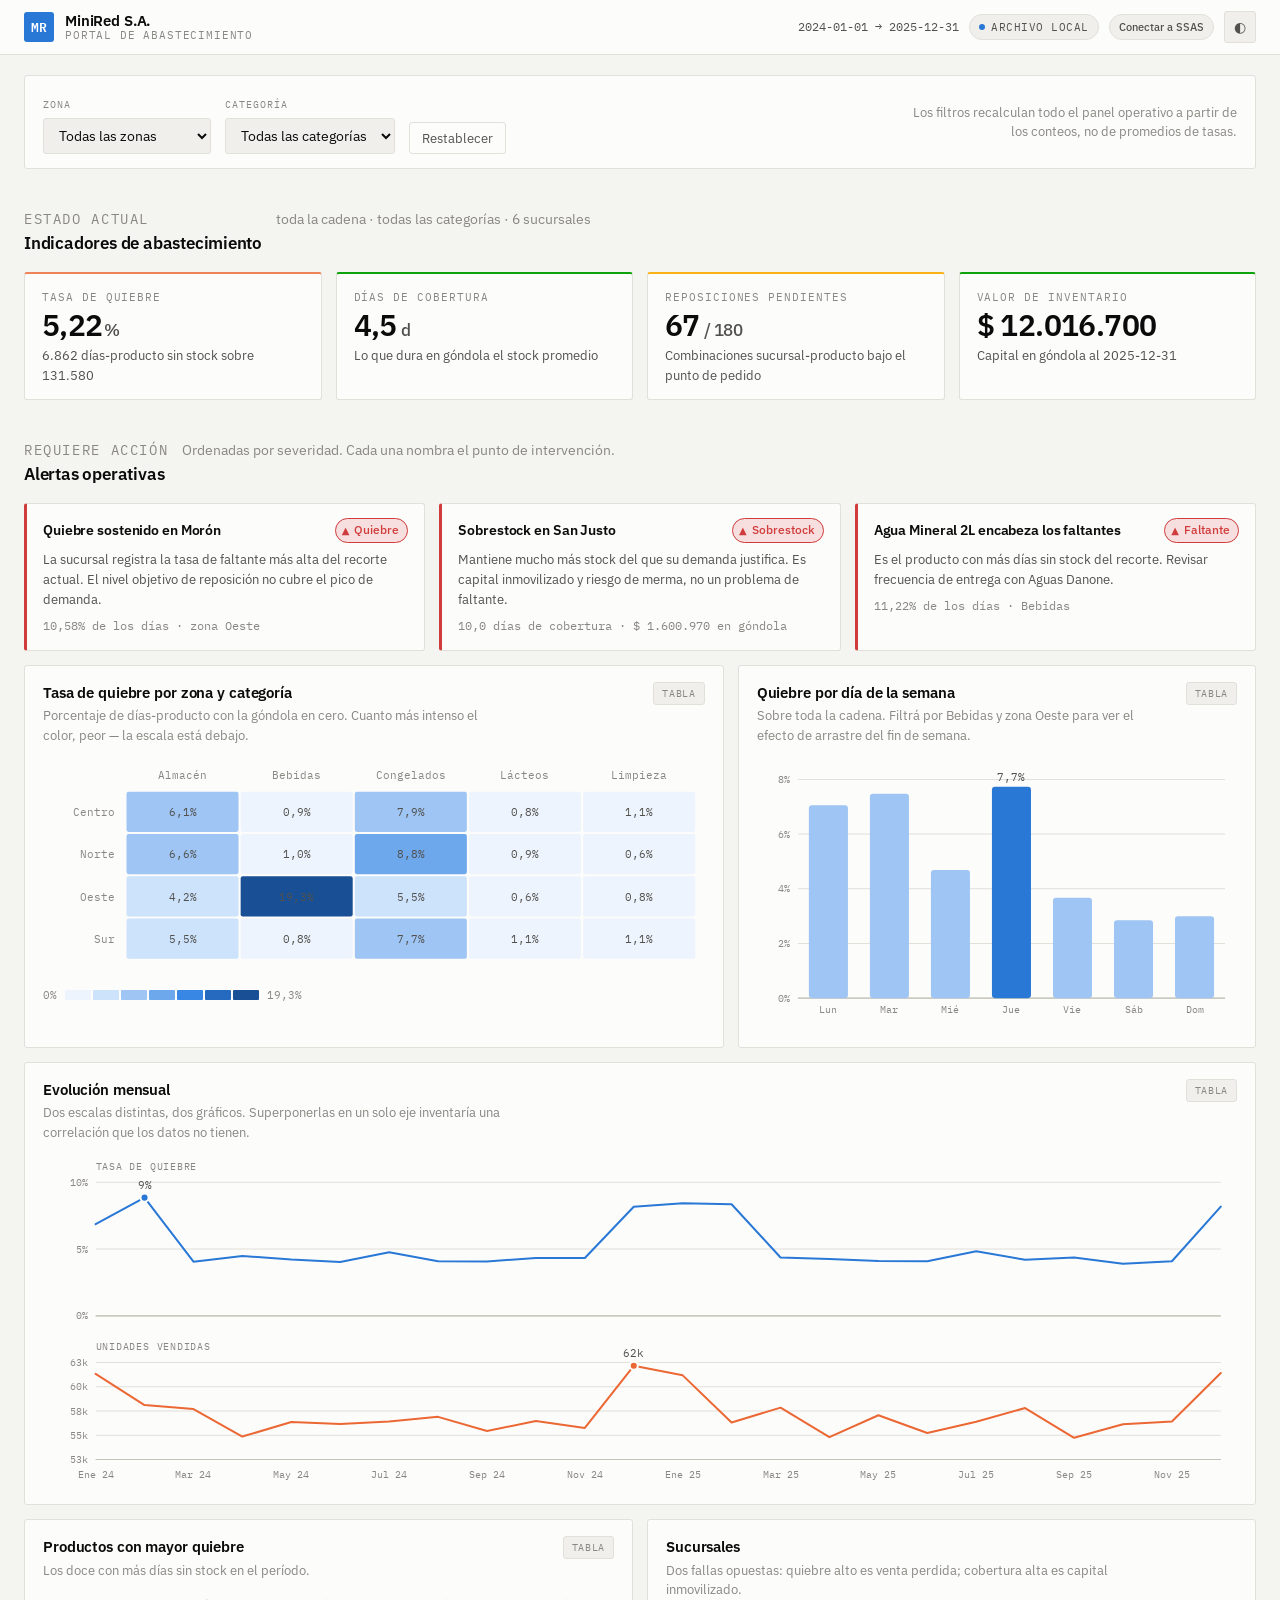
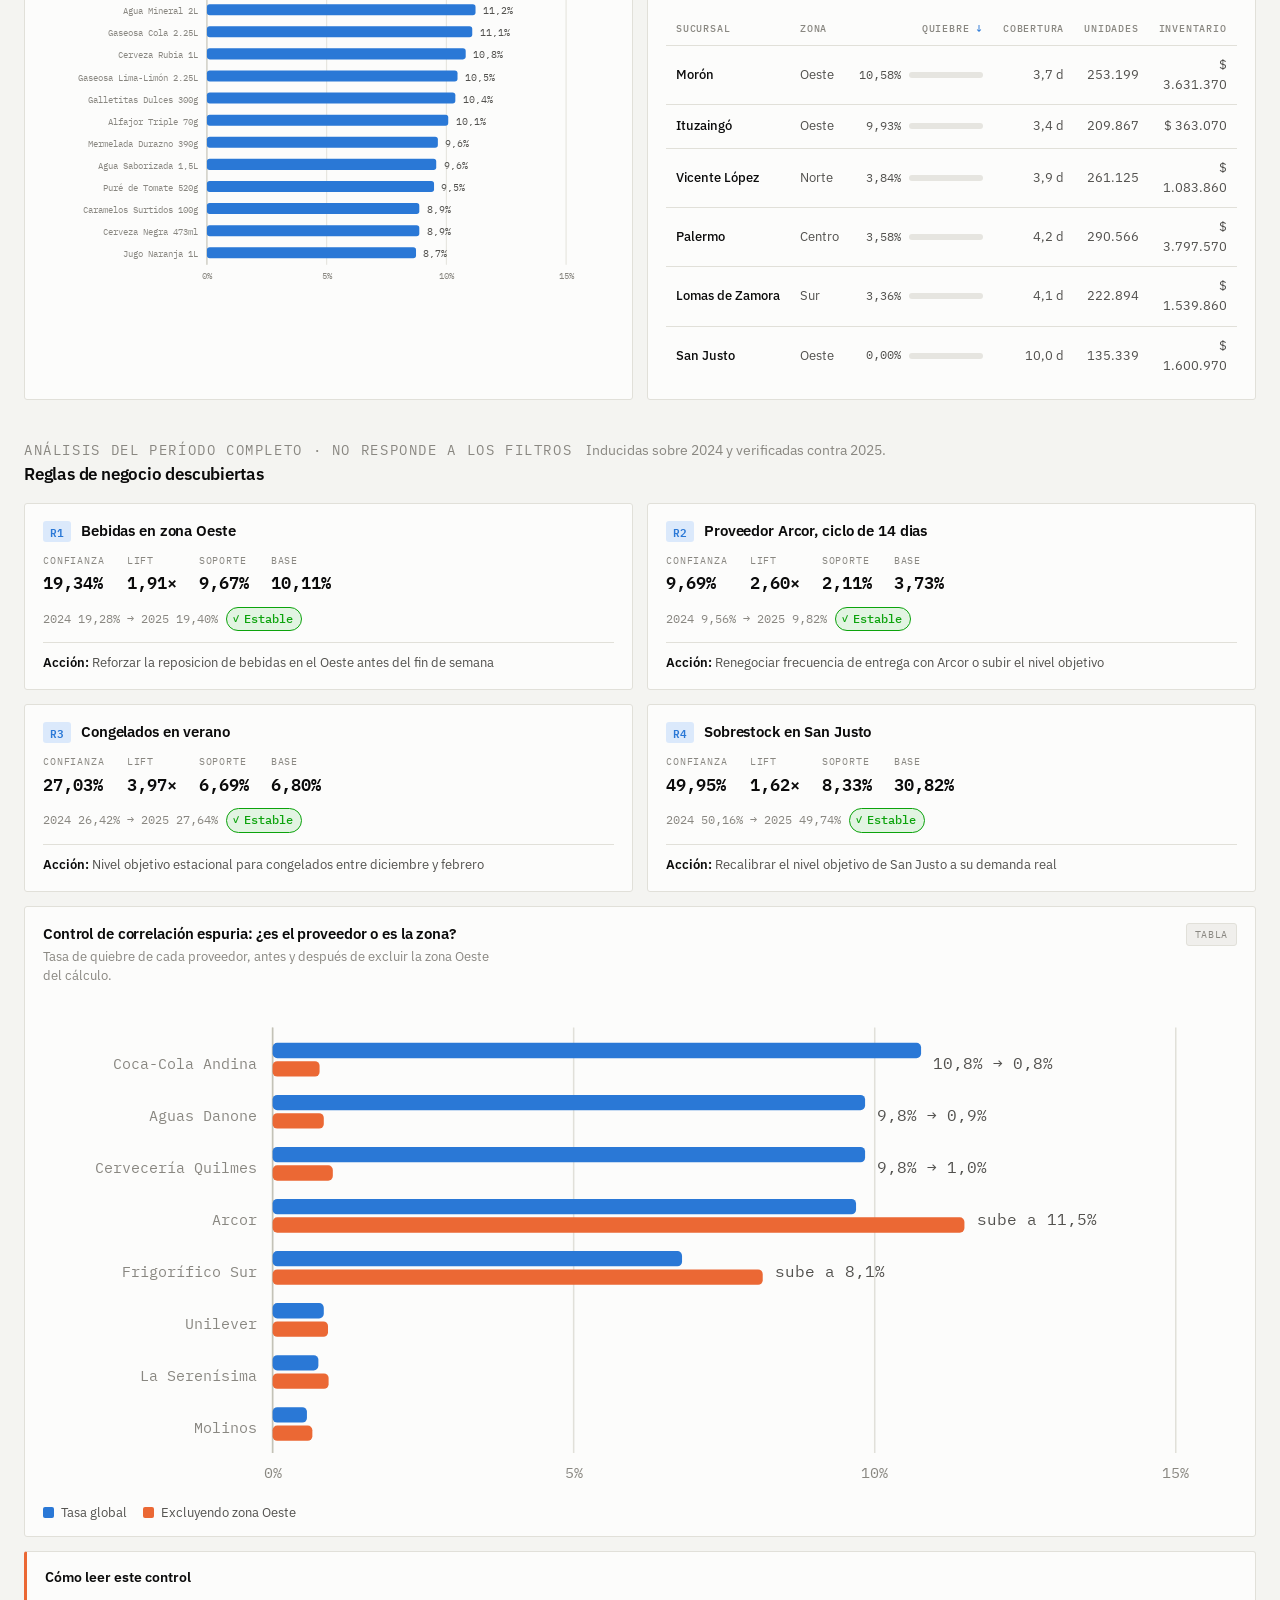
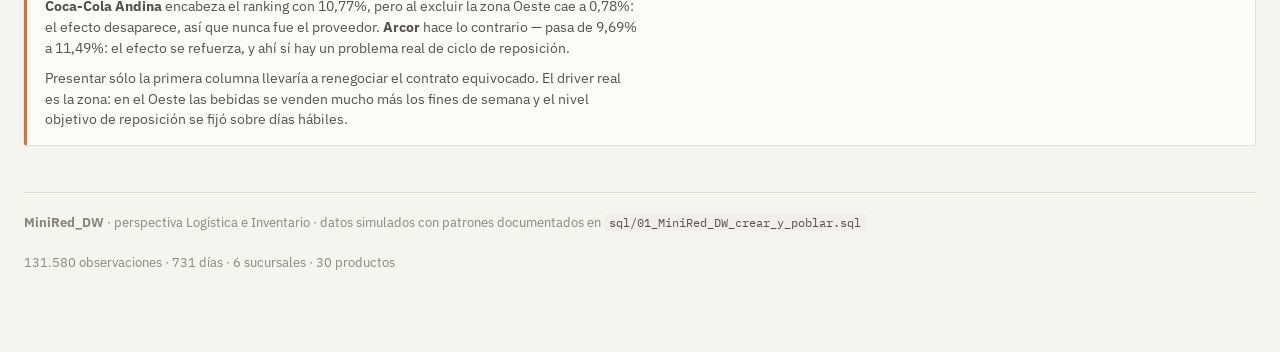
==== commit ffcfe8b0: "Uso de JSON por defecto, backend opcional" ====
--- a/landing/index.html
+++ b/landing/index.html
@@ -26,7 +26,7 @@
       <span class="srcbadge" id="fuente" data-src="seed" title="Origen de los datos que está mostrando el portal">
         <span class="dot" aria-hidden="true"></span><span id="fuente-txt">cargando</span>
       </span>
-      <button class="retry-api" id="retry-api" type="button" hidden>Reintentar conexión</button>
+      <button class="retry-api" id="retry-api" type="button" hidden>Conectar a SSAS</button>
       <button class="iconbtn" id="tema" type="button" aria-label="Cambiar entre tema claro y oscuro" title="Cambiar tema">◐</button>
     </div>
   </div>
@@ -54,7 +54,7 @@
   </div>
 
   <div class="data-notice" id="data-notice" role="status" hidden>
-    El backend local o SSAS no está disponible. Se muestran datos de respaldo; iniciá <code>backend/iniciar-backend.bat</code> y reintentá la conexión.
+    No se pudo leer <code>portal.json</code>. Se muestra la copia embebida en <code>seed-data.js</code>.
   </div>
 
   <!-- ============ KPIs ============ -->
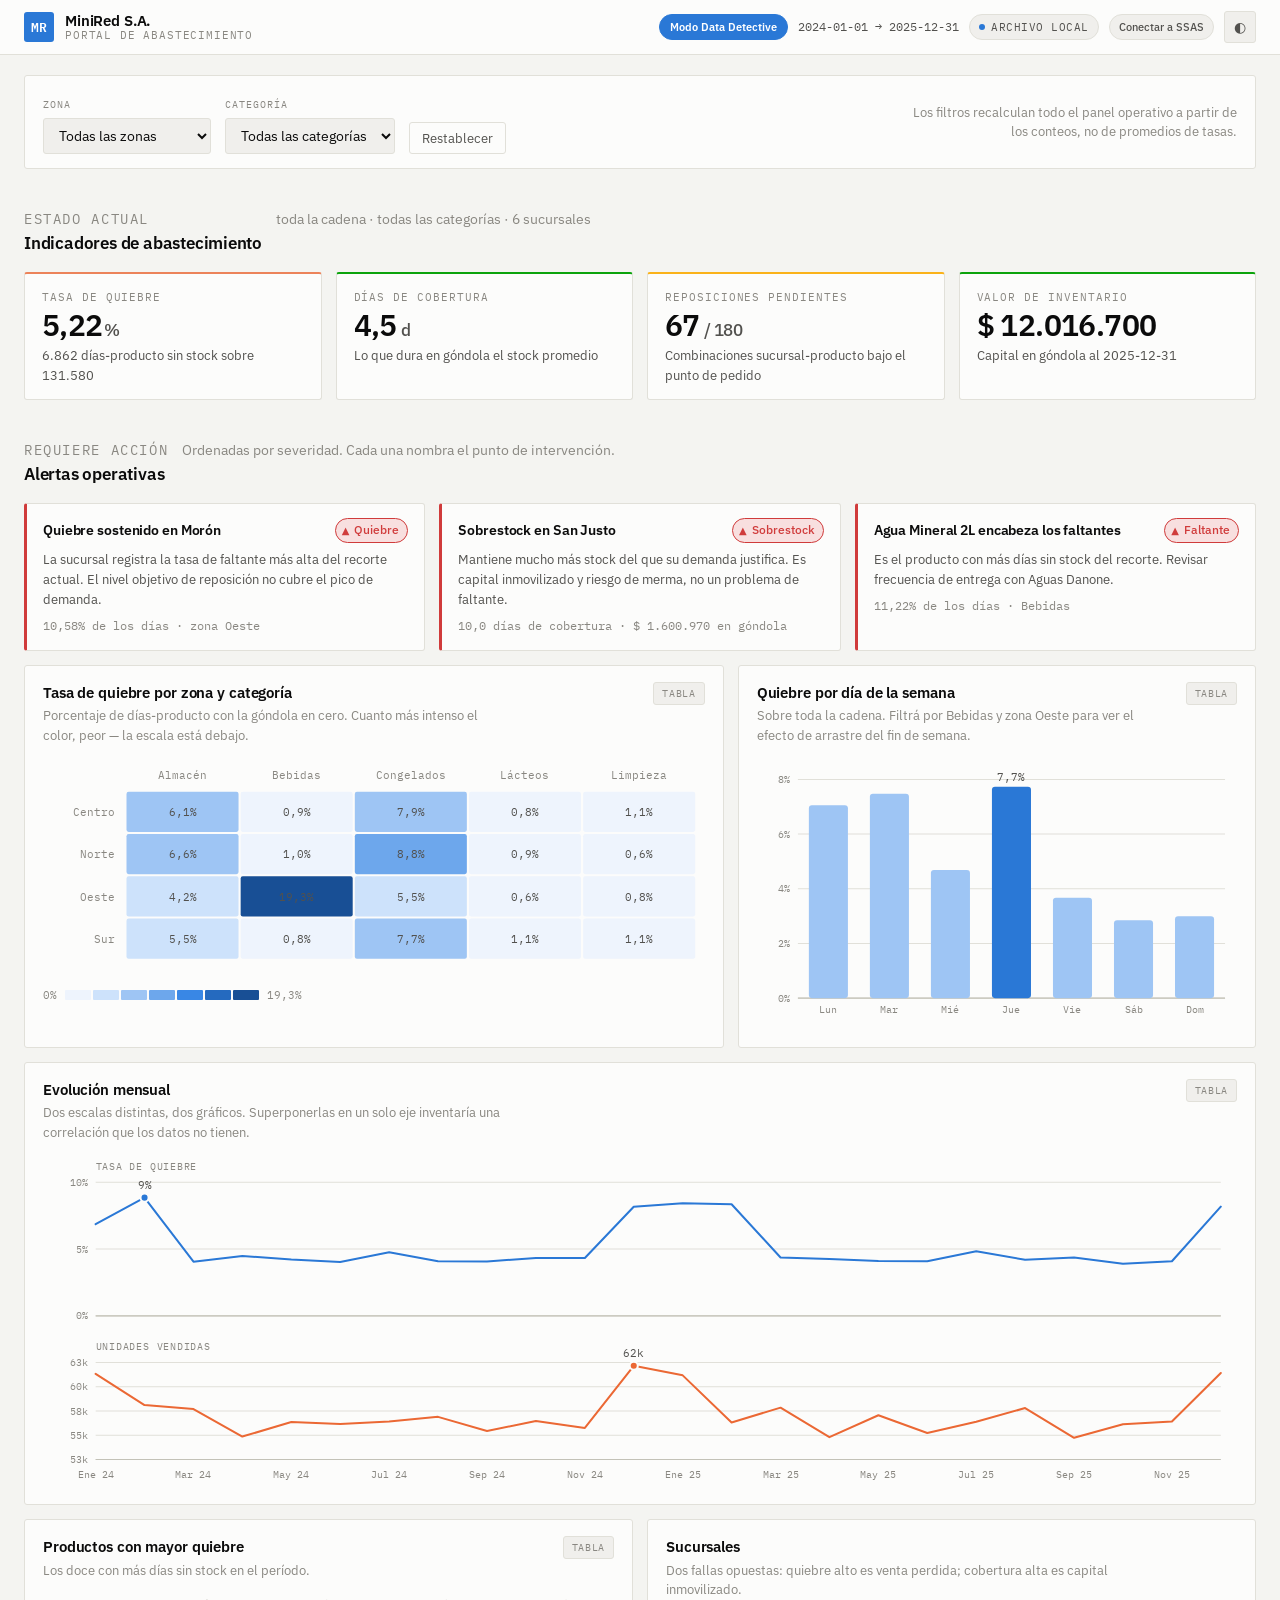
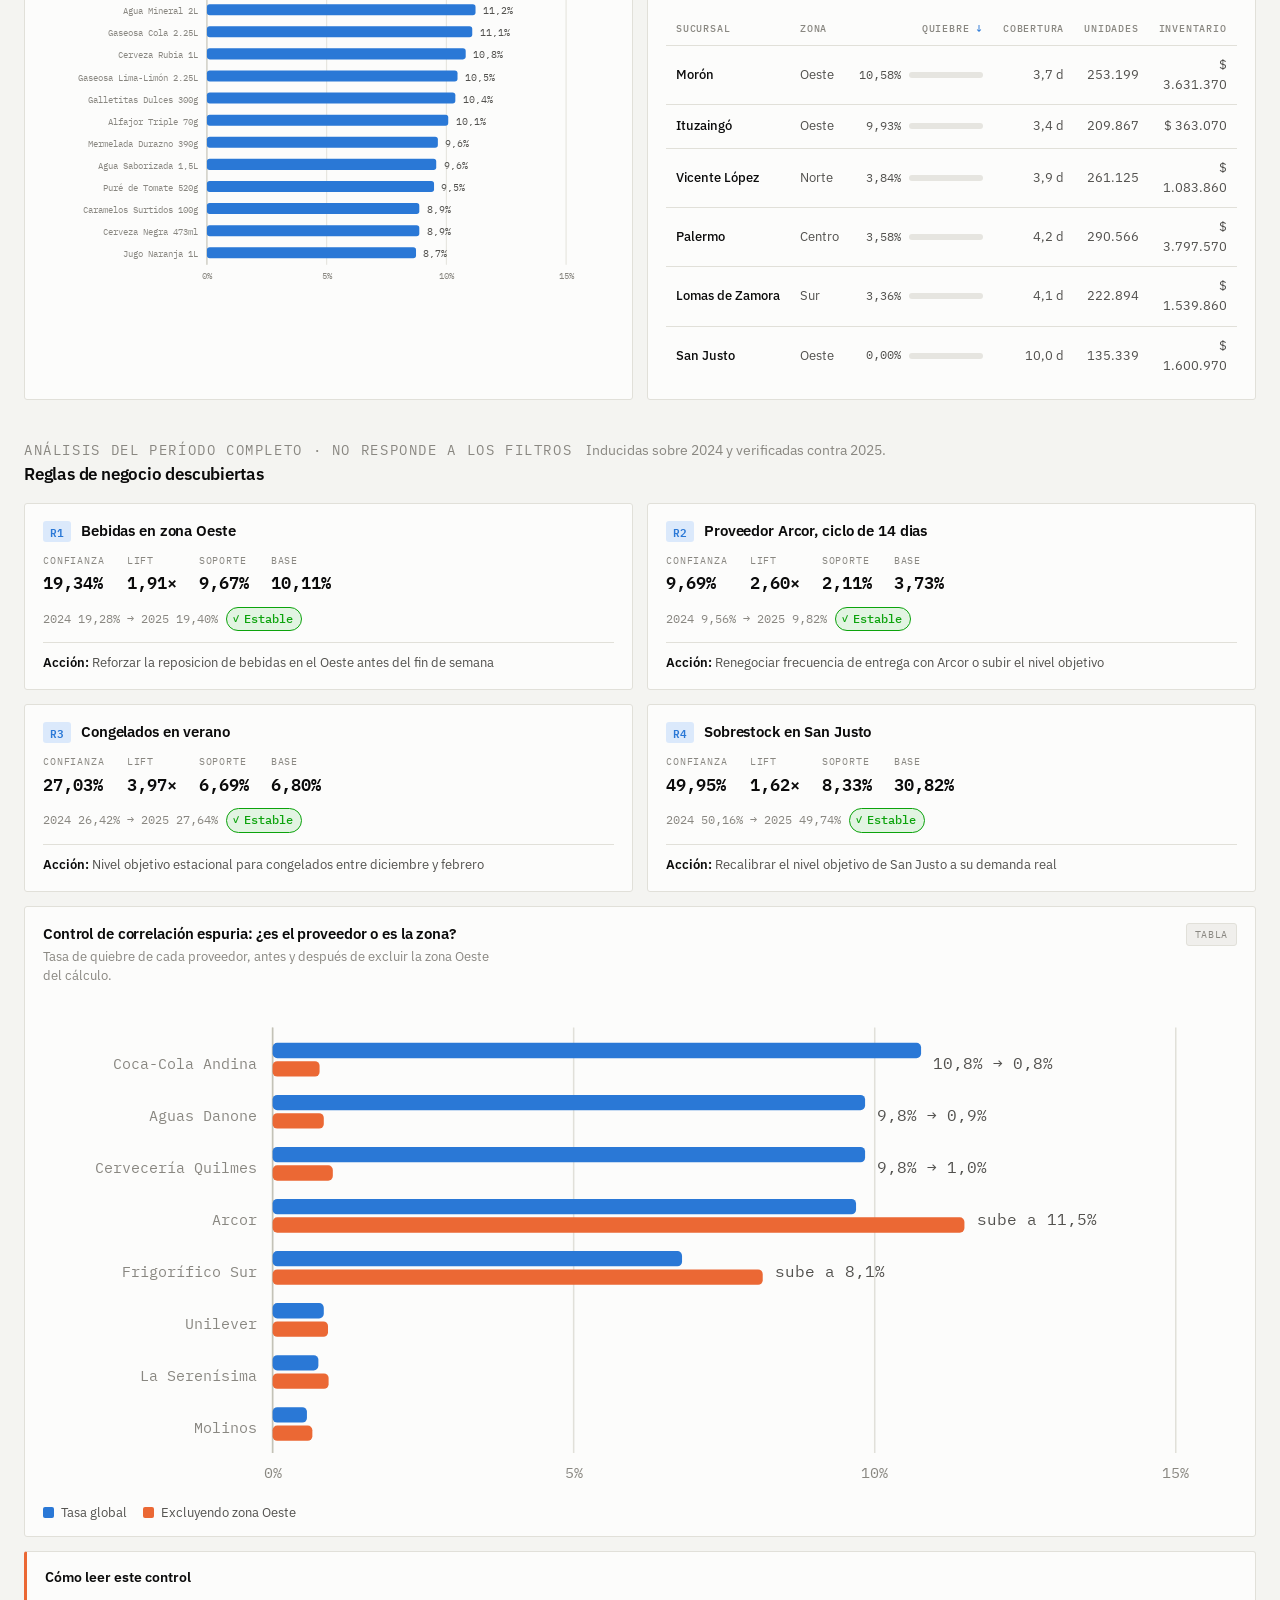
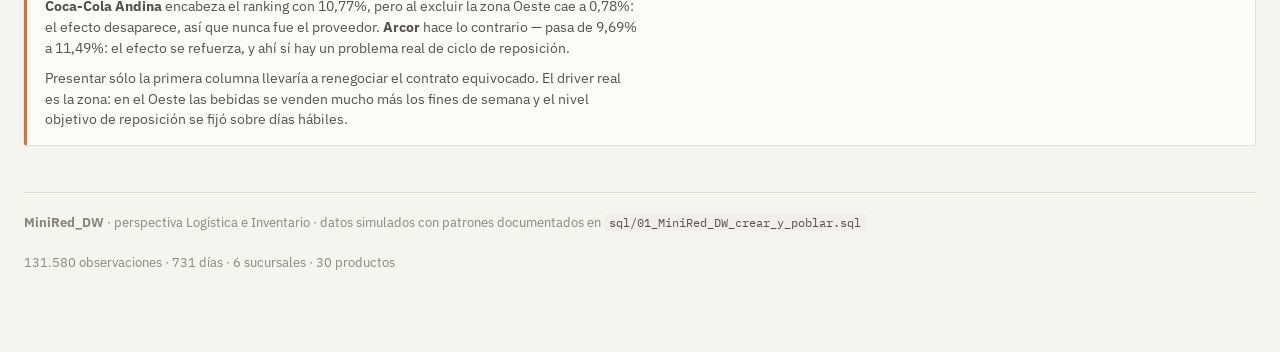
==== commit 5738272e: "Jueguito jijo" ====
--- a/landing/index.html
+++ b/landing/index.html
@@ -22,6 +22,7 @@
       </div>
     </div>
     <div class="topbar-meta">
+      <a class="game-link" href="juego.html">Modo Data Detective</a>
       <span class="period" id="periodo">—</span>
       <span class="srcbadge" id="fuente" data-src="seed" title="Origen de los datos que está mostrando el portal">
         <span class="dot" aria-hidden="true"></span><span id="fuente-txt">cargando</span>
@@ -203,6 +204,7 @@
 
 <div class="tip" id="tip" role="status" aria-live="polite"></div>
 
+<script src="config.js"></script>
 <script src="seed-data.js"></script>
 <script src="app.js"></script>
 </body>
--- a/landing/styles.css
+++ b/landing/styles.css
@@ -188,6 +188,14 @@
 .retry-api:disabled { cursor: wait; opacity: .65; }
 .retry-api:focus-visible { outline: 2px solid var(--s1); outline-offset: 2px; }
 
+.game-link {
+  font: 600 11px var(--sans); color: #fff; background: var(--s1);
+  border: 1px solid var(--s1); border-radius: 999px; padding: 5px 10px;
+  text-decoration: none; white-space: nowrap;
+}
+.game-link:hover { filter: brightness(.92); }
+.game-link:focus-visible { outline: 2px solid var(--s1); outline-offset: 2px; }
+
 .iconbtn {
   width: 32px; height: 32px; flex: none;
   display: grid; place-items: center;
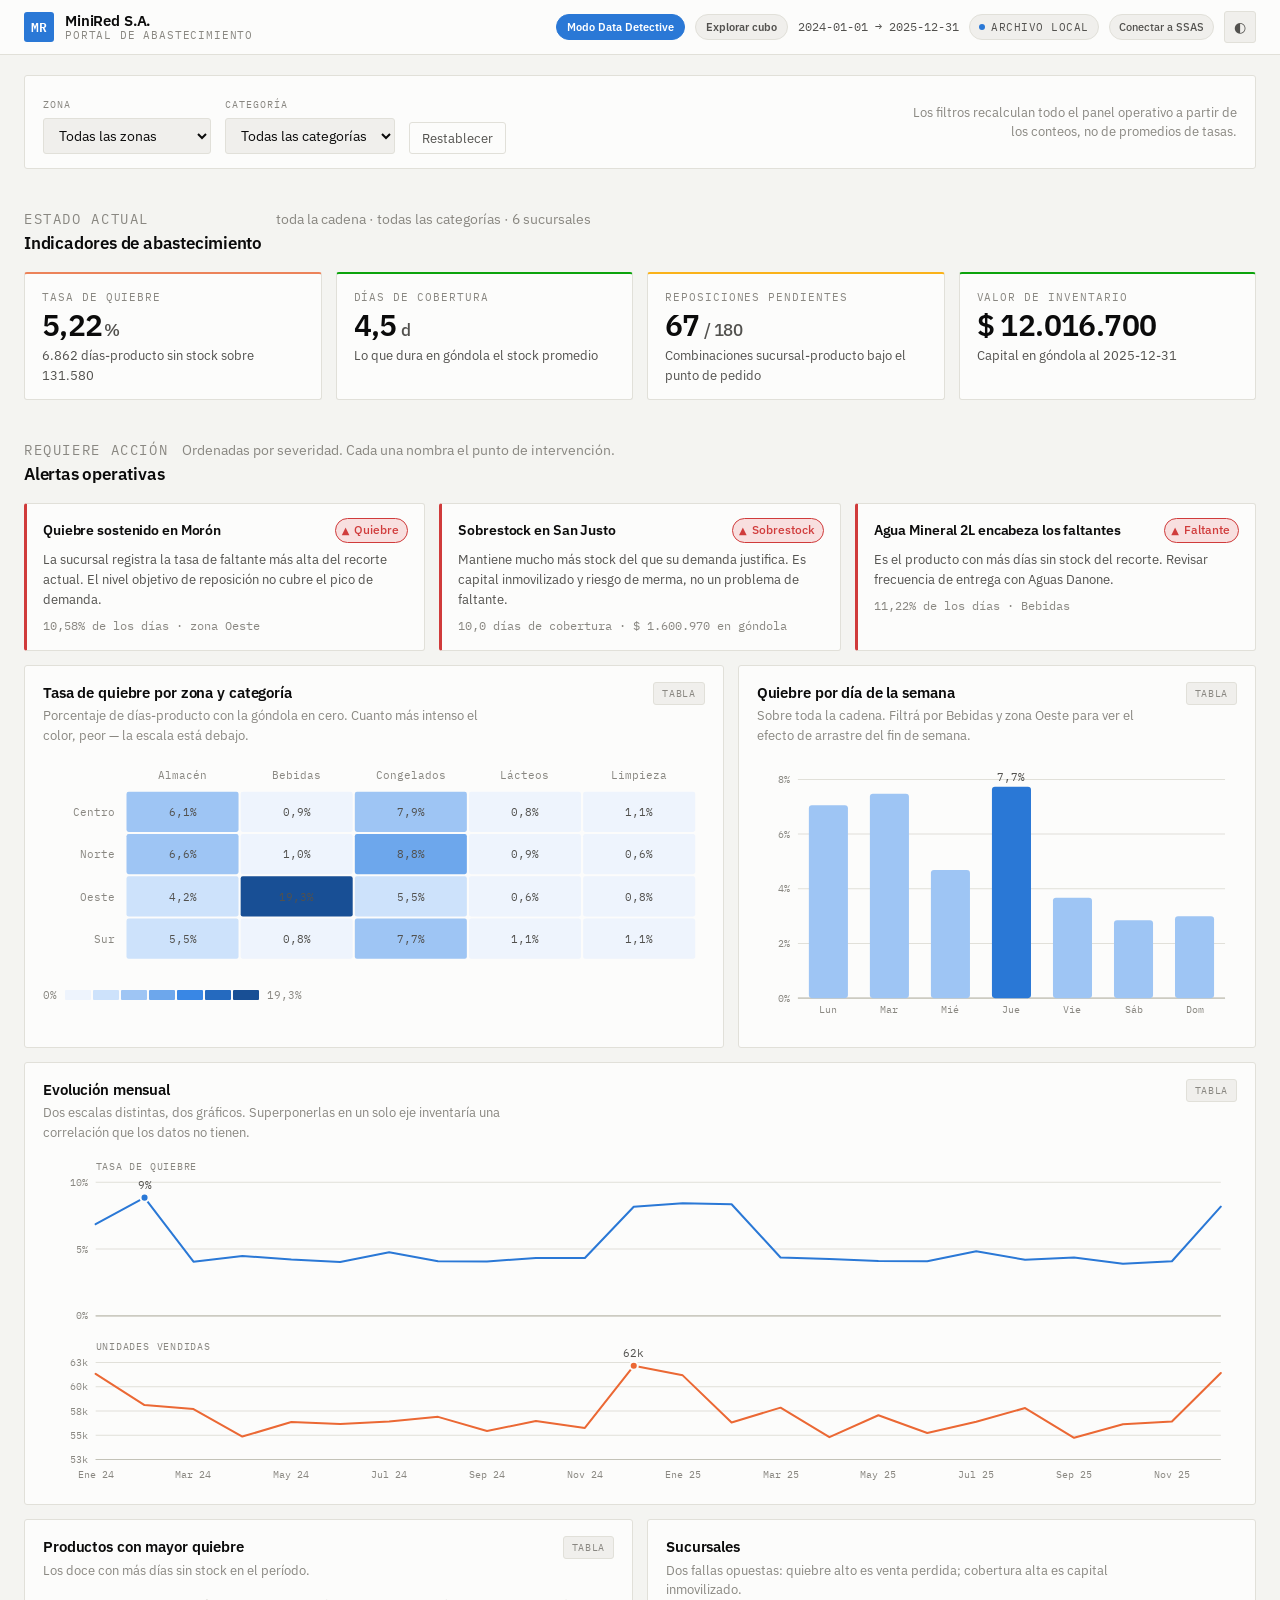
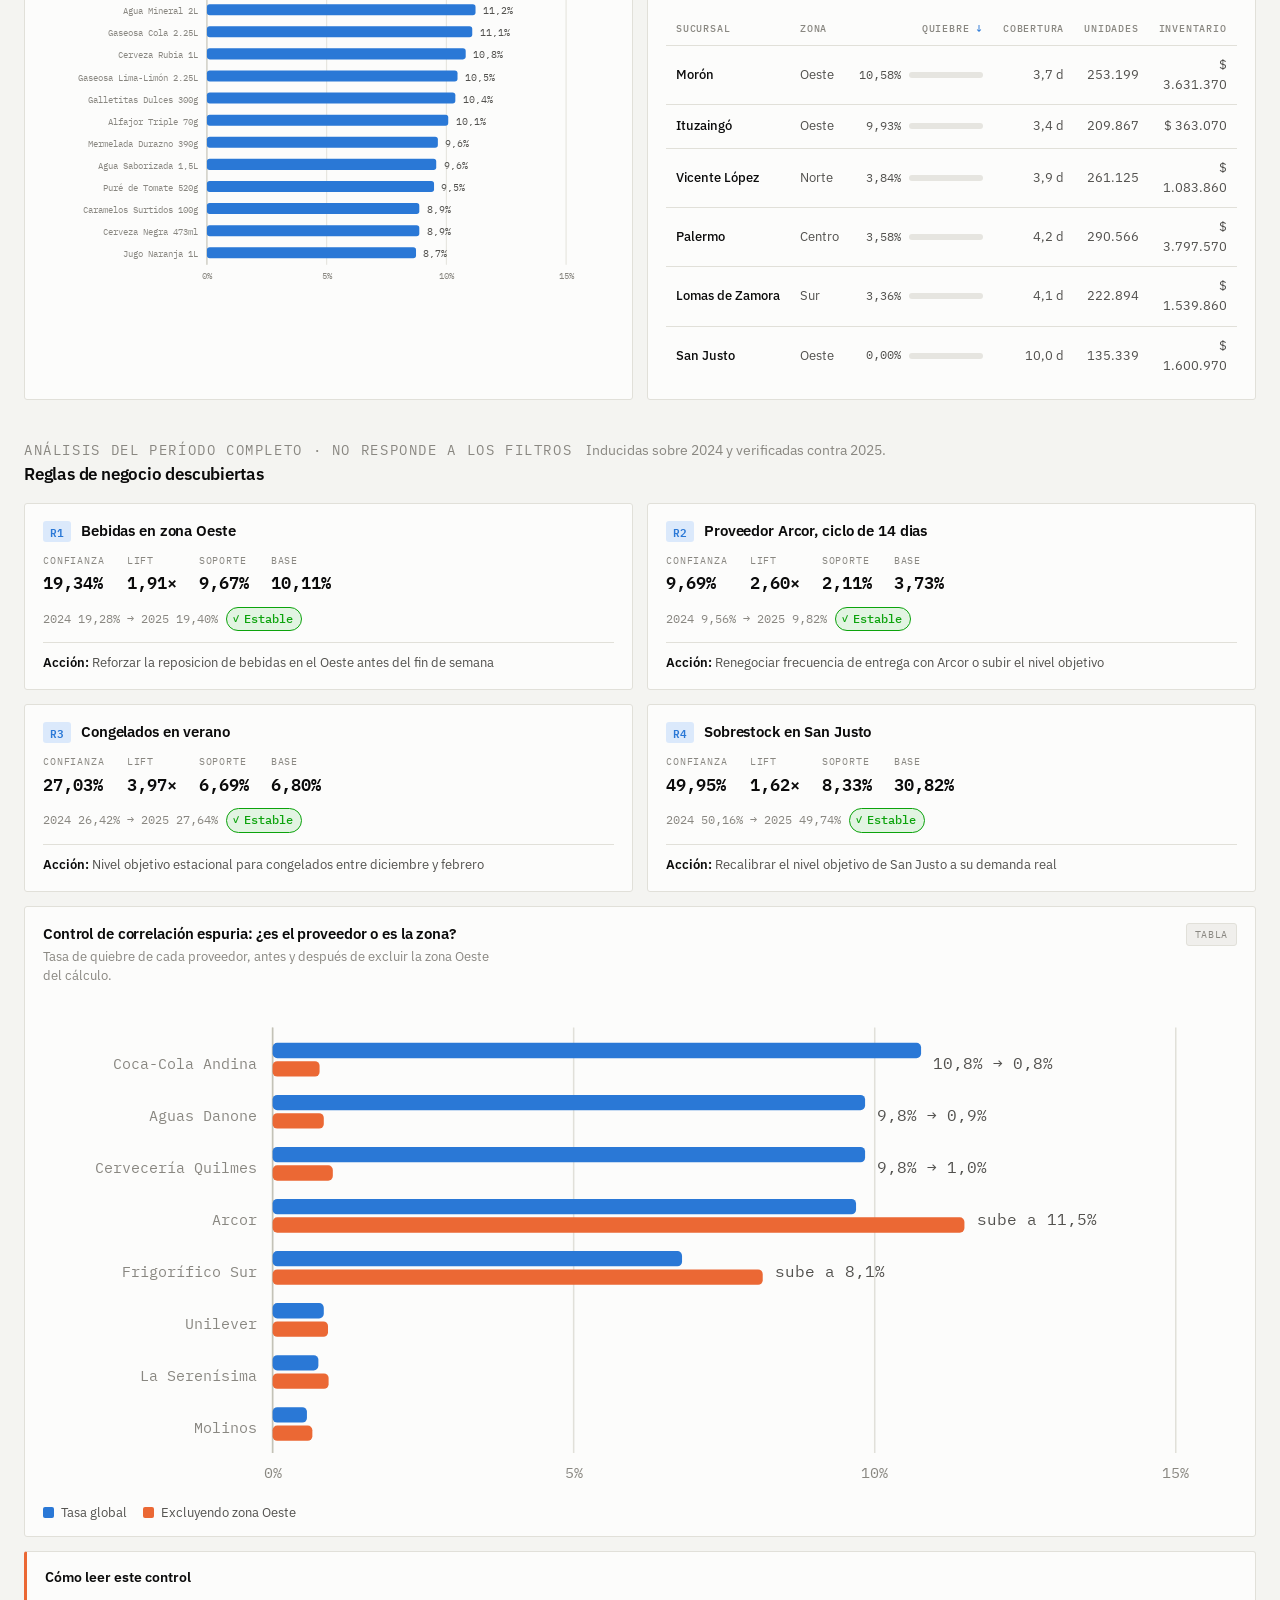
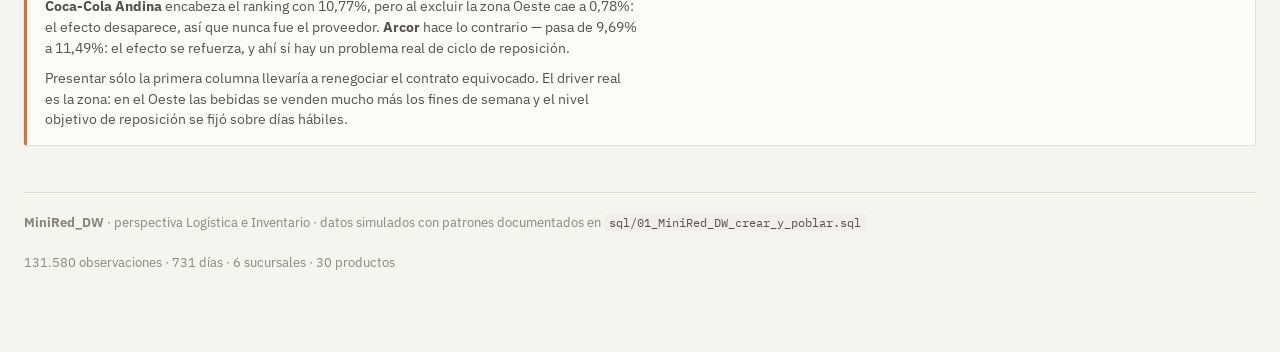
==== commit 060d0366: "Pagina de exploracion de cubardo" ====
--- a/landing/index.html
+++ b/landing/index.html
@@ -23,6 +23,7 @@
     </div>
     <div class="topbar-meta">
       <a class="game-link" href="juego.html">Modo Data Detective</a>
+      <a class="cube-link" href="cubo.html">Explorar cubo</a>
       <span class="period" id="periodo">—</span>
       <span class="srcbadge" id="fuente" data-src="seed" title="Origen de los datos que está mostrando el portal">
         <span class="dot" aria-hidden="true"></span><span id="fuente-txt">cargando</span>
--- a/landing/styles.css
+++ b/landing/styles.css
@@ -196,6 +196,14 @@
 .game-link:hover { filter: brightness(.92); }
 .game-link:focus-visible { outline: 2px solid var(--s1); outline-offset: 2px; }
 
+.cube-link {
+  font: 600 11px var(--sans); color: var(--ink-2); background: var(--surface-2);
+  border: 1px solid var(--rule); border-radius: 999px; padding: 5px 10px;
+  text-decoration: none; white-space: nowrap;
+}
+.cube-link:hover { color: var(--s1); border-color: var(--s1); }
+.cube-link:focus-visible { outline: 2px solid var(--s1); outline-offset: 2px; }
+
 .iconbtn {
   width: 32px; height: 32px; flex: none;
   display: grid; place-items: center;
